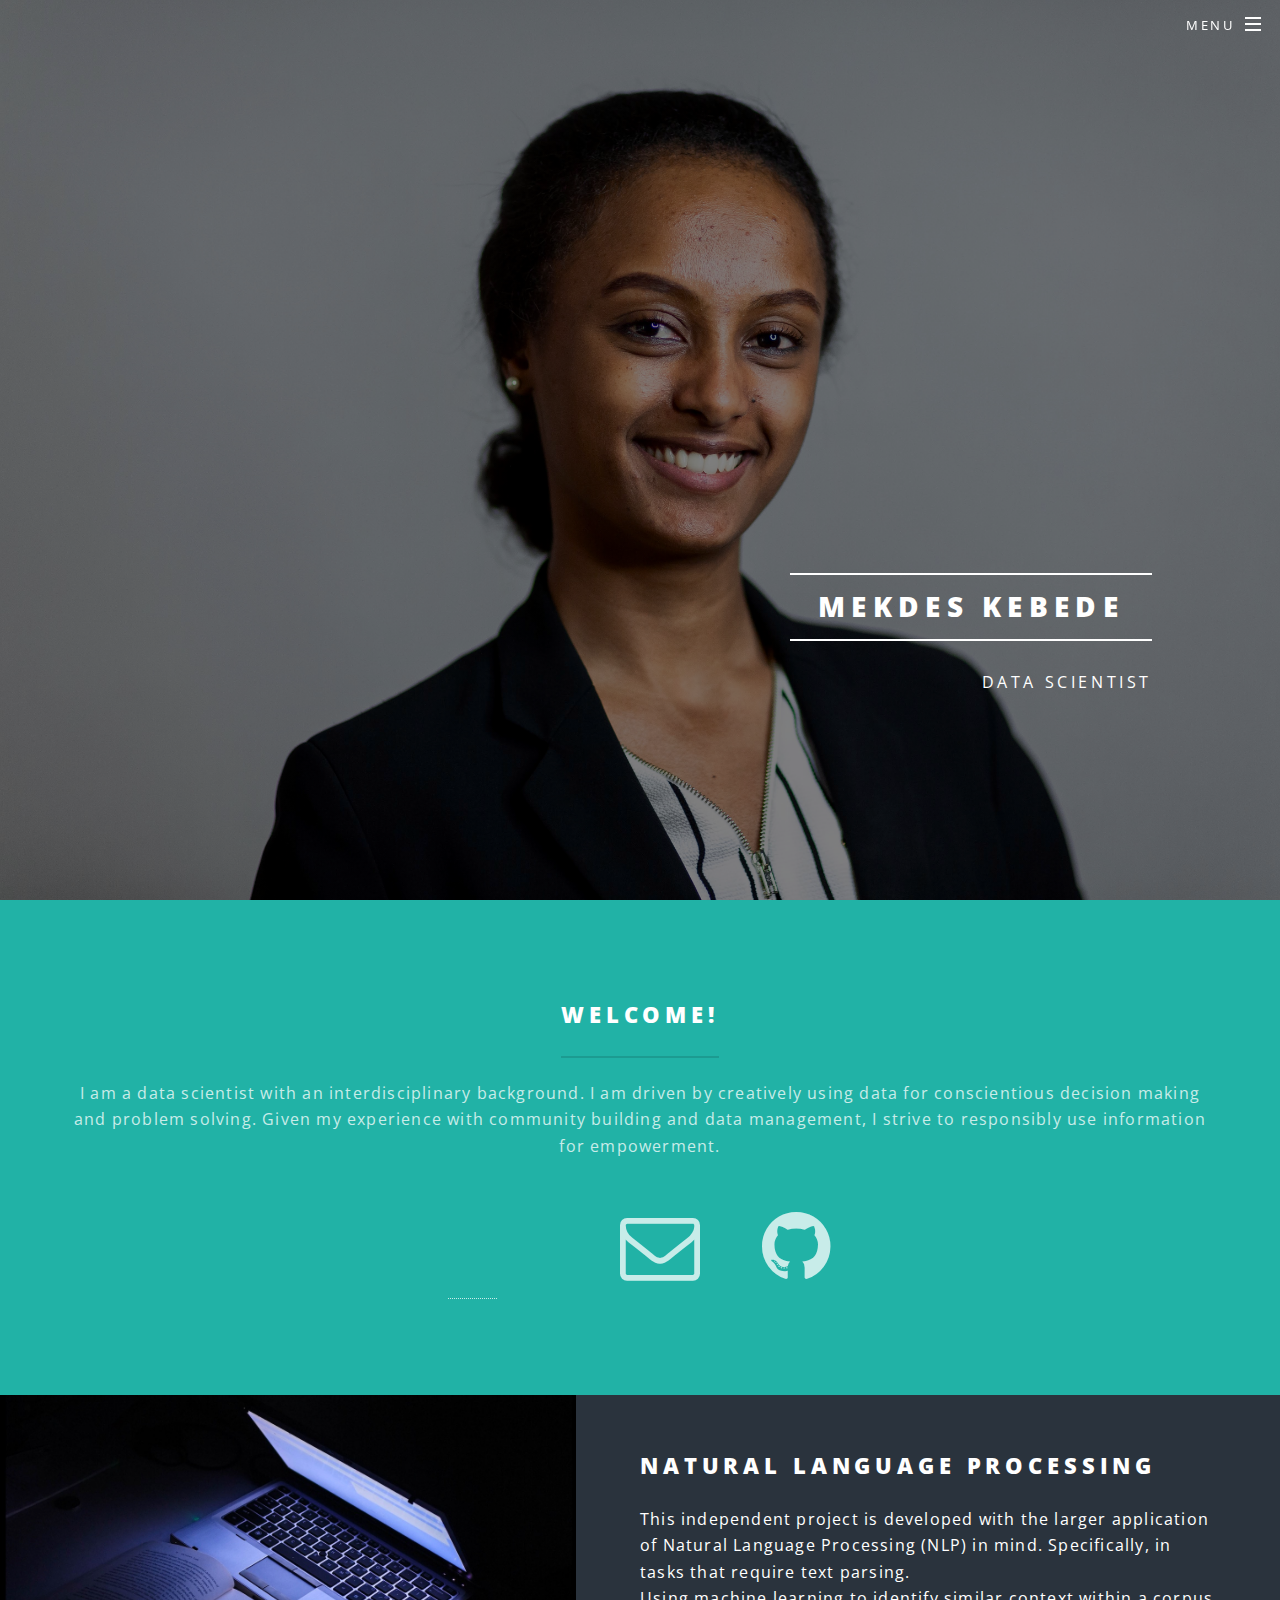
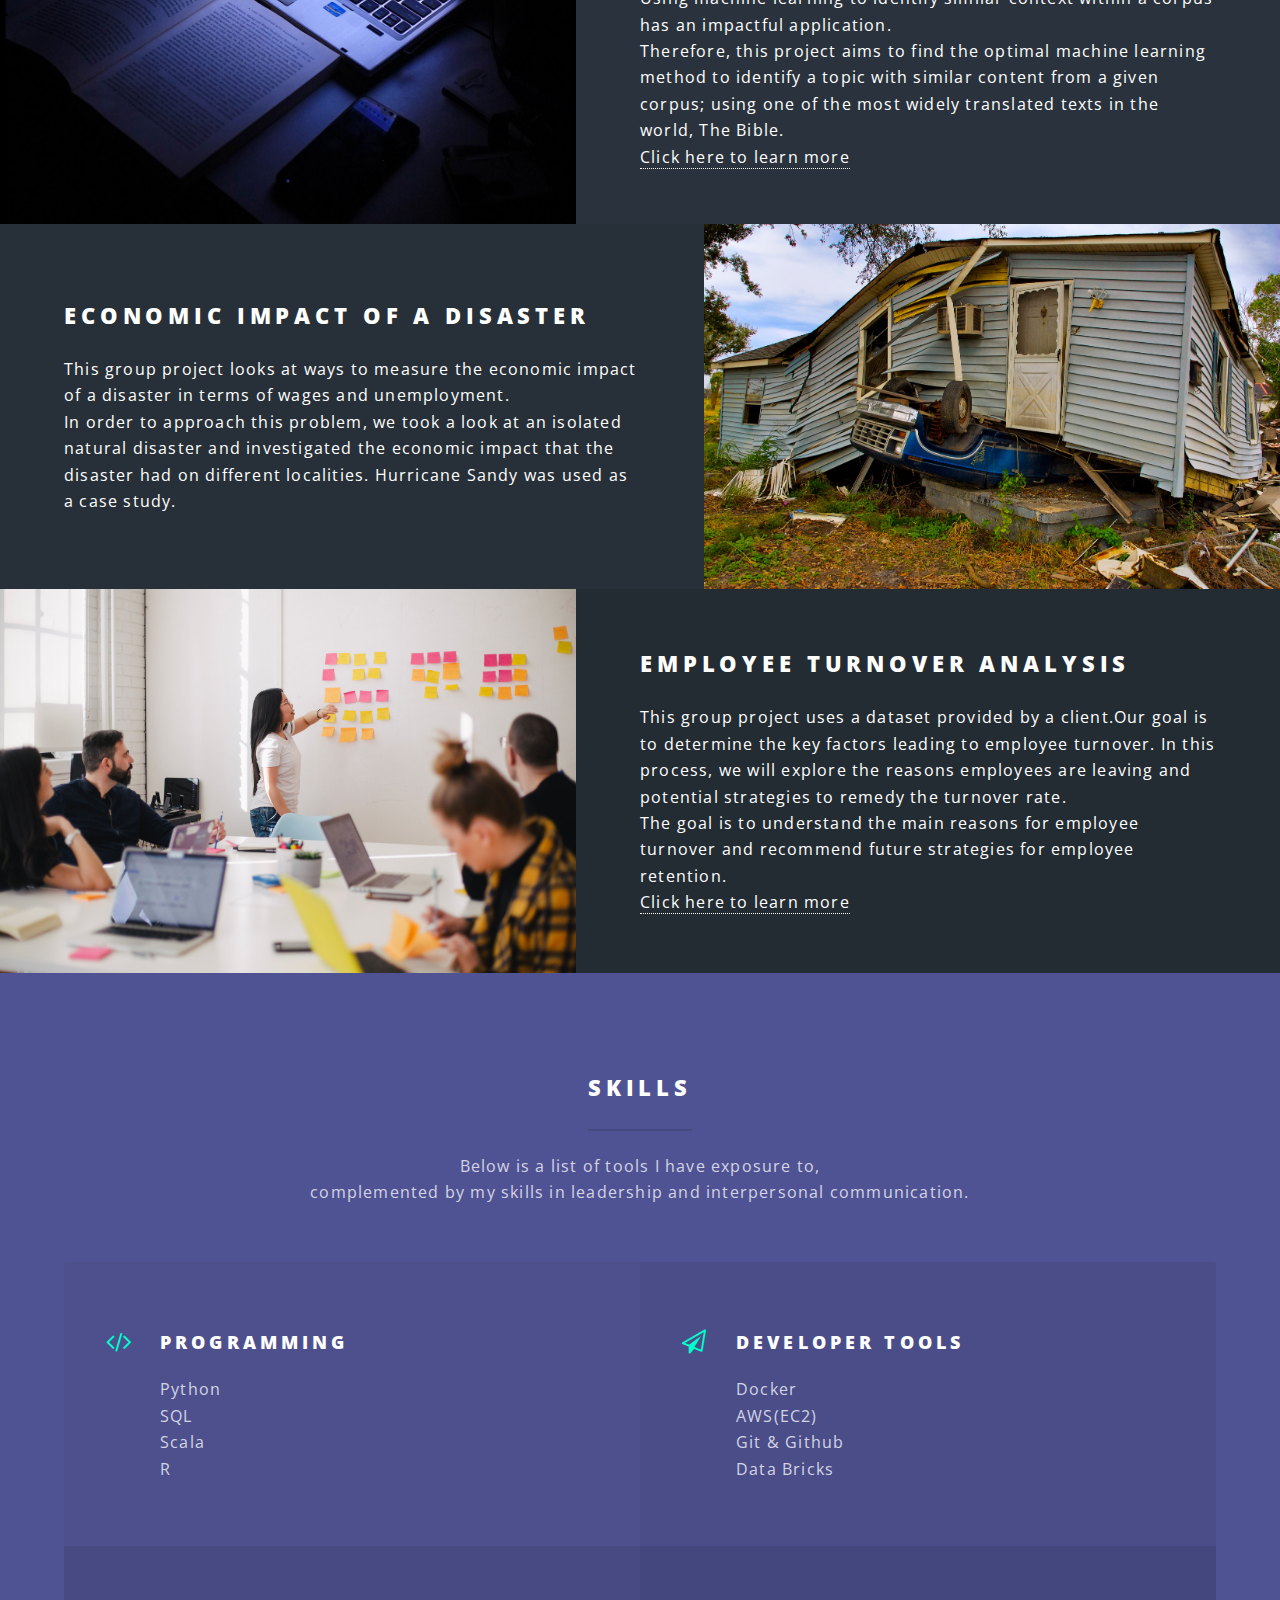
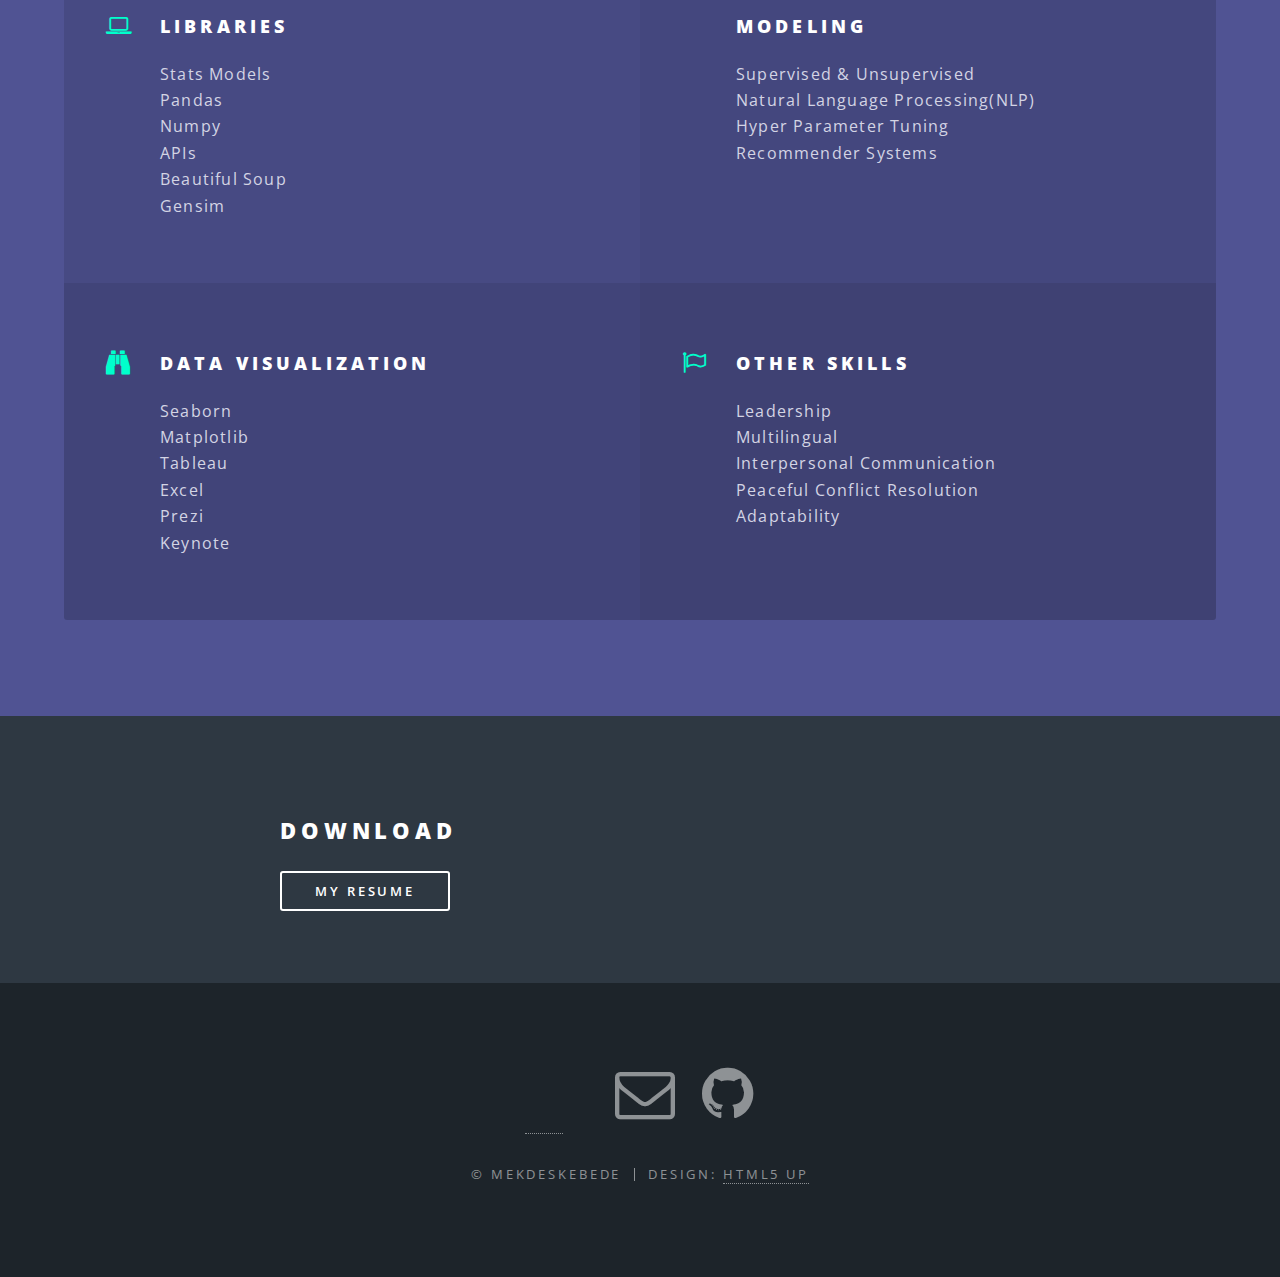
==== index.html @ 22578066 "linking projects to github repos" ====
<!DOCTYPE HTML>
<!--
	Spectral by HTML5 UP
	html5up.net | @ajlkn
	Free for personal and commercial use under the CCA 3.0 license (html5up.net/license)
-->
<html>
	<head>
		<link rel="stylesheet" href="https://use.fontawesome.com/releases/v5.8.2/css/all.css" integrity="sha384-oS3vJWv+0UjzBfQzYUhtDYW+Pj2yciDJxpsK1OYPAYjqT085Qq/1cq5FLXAZQ7Ay" crossorigin="anonymous">
		<title>Mekdes Kebede</title>
		<meta charset="utf-8" />
		<meta name="viewport" content="width=device-width, initial-scale=1, user-scalable=no" />
		<link rel="stylesheet" href="assets/css/main.css" />
		<noscript><link rel="stylesheet" href="assets/css/noscript.css" /></noscript>
	</head>
	<body class="landing is-preload">

		<!-- Page Wrapper -->
			<div id="page-wrapper">

				<!-- Header -->
					<header id="header" class="alt">
						<h1><a href="index.html">Mekdes Kebede</a></h1>
						<nav id="nav">
							<ul>
								<li class="special">
									<a href="#menu" class="menuToggle"><span>Menu</span></a>
									<div id="menu">
										<ul>
											<li><a href="index.html">Home</a></li>
											<!-- <li><a href="generic.html">Generic</a></li> -->
											<!-- <li><a href="elements.html">Elements</a></li> -->
											<li><a href="#welcome!"<span>About Me</span></a></li>
												<div id="welcome!"></div>
											<li><a href="#projects">Projects</a></li>
											  <div id="projects"></div>
											<li><a href="#skills">Skills</a></li>
												<div id="skills"></div>
											<li><a href="#resume">Resume</a></li>
										  	<div id="resume"></div>
										</ul>
									</div>
								</li>
							</ul>
						</nav>
					</header>

				<!-- Banner -->
					<section id="banner">
						<div class="inner">
							<h2>Mekdes Kebede</h2>
							<p> Data Scientist
							<!-- crafted by <a href="http://html5up.net">HTML5 UP</a>.-->
						</p>

							<!-- <ul class="actions special">
								<li><a href="#" class="button primary">Activate</a></li>
							</ul> -->
	          <!-- <a href="#one" class="more scrolly">Learn More</a> -->
						</div>

					</section>

				<!-- One -->
					<section id="one" class="wrapper style1 special">
						<div class="inner">
							<header class="major">
								<h2>Welcome!</h2>
								<p>I am a data scientist with an interdisciplinary background. I am driven by creatively using data for conscientious decision making and problem solving. Given my experience with community building and data management, I strive to responsibly use information for empowerment.</p>
							</header>
							<ul class="icons major">
								<!-- <li><i class="fas fa-bullhorn fa-5x"></i></li> -->
								<!-- <li><i class="fab fa-aws fa-4x"></i></li>
								<li><i class="fas fa-database fa-4x"></i></li>
								<li><i class="fab fa-github fa-4x"></i></li> -->
								<!-- <ul class="icons"> -->
									<li><a target="_blank" href="https://www.linkedin.com/in/mekdes-kebede/" class="fab fa-linkedin fa-5x"><span class="label"></span></a></li>
									<li><a target="_blank" href="https://medium.com/@kebedemekdes101" class="fab fa-medium-m fa-5x"><span class="label"></span></a></li>
									<li><a href="mailto:kebedemekdes101@gmail.com" class="icon fa-envelope-o fa-5x"><span class="label"></span></a></li>
									<li><a target="_blank" href="https://github.com/MekdeSciD" class="icon fab fa-github fa-5x"><span class="label"></span></a></li>
								<!-- </ul> -->
							</ul>
						</div>
					</section>

				<!-- Two -->
					<section id="two" class="wrapper alt style2">
						<section class="spotlight">
							<div class="image"><img src="images/newnlp.jpg" alt="" /></div><div class="content">
								<h2>Natural Language Processing</h2>
								<p>This independent project is developed with the larger application of Natural Language Processing (NLP) in mind. Specifically, in tasks that require text parsing.<br /> Using machine learning to identify similar context within a corpus has an impactful application.<br /> Therefore, this project aims to find the optimal machine learning method to identify a topic with similar content from a given corpus; using one of the most widely translated texts in the world, The Bible.<br /> <a target="_blank" href="https://github.com/MekdeSciD/Capstone">Click here to learn more</a></p>

							</div>
						</section>
						<section class="spotlight">
							<div class="image"><img src="images/hurricane.jpg" alt="" /></div><div class="content">
								<h2>Economic Impact of a Disaster</h2>
								<p>This group project looks at ways to measure the economic impact of a disaster in terms of wages and unemployment. <br /> In order to approach this problem, we took a look at an isolated natural disaster and investigated the economic impact that the disaster had on different localities. Hurricane Sandy was used as a case study.</p>
							</div>
						</section>
						<section class="spotlight">
							<div class="image"><img src="images/employment.jpg" alt="" /></div><div class="content">
								<h2>Employee Turnover Analysis</h2>
								<p>This group project uses a dataset provided by a client.Our goal is to determine the key factors leading to employee turnover. In this process, we will explore the reasons employees are leaving and potential strategies to remedy the turnover rate.<br /> The goal is to understand the main reasons for employee turnover and recommend future strategies for employee retention.<br /> <a target="_blank" href="https://github.com/MekdeSciD/Employee_turnover_analysis">Click here to learn more</a>
								</p>
							</div>
						</section>
					</section>

				<!-- Three -->
					<section id="three" class="wrapper style3 special">
						<div class="inner">
							<header class="major">
								<h2>Skills</h2>
								<p>Below is a list of tools I have exposure to,<br />
								complemented by my skills in leadership and interpersonal communication.</p>
							</header>
							<ul class="features">
								<li class="icon fa-code">
									<h3>Programming</h3>
									<p>Python<br /> SQL<br />Scala<br />R
									</p>
								</li>
								<li class="icon fa-paper-plane-o">
									<h3>Developer Tools</h3>
									<p>Docker<br />AWS(EC2)<br />Git & Github<br />Data Bricks</p>
								</li>
								<li class="icon fa-laptop">
									<h3>Libraries</h3>
									<p>Stats Models<br />Pandas<br />Numpy<br />APIs<br />Beautiful Soup<br />Gensim</p>
								</li>
								<li class="icon fa-chart-line">
									<h3>Modeling</h3>
									<p>Supervised & Unsupervised<br />Natural Language Processing(NLP)<br />Hyper Parameter Tuning<br />Recommender Systems</p>
								</li>
								<li class="icon fa-binoculars">
									<h3>Data Visualization</h3>
									<p>Seaborn<br />Matplotlib<br />Tableau<br />Excel<br />Prezi<br />Keynote</p>
								</li>
								<li class="icon fa-flag-o">
									<h3>Other Skills</h3>
									<p>Leadership<br />Multilingual<br />Interpersonal Communication<br />Peaceful Conflict Resolution<br />Adaptability</p>
								</li>
							</ul>
						</div>
					</section>

				<!-- CTA -->
					<section id="cta" class="wrapper style4">
						<div class="inner">
							<header>
								<h2>Download</h2>
								<!-- <p>Click on My Resume<br />to find out more.</p> -->
								<a target="_blank" href="./assets/Mekdes_Kebede_Resume.pdf" class="button">My Resume</a>
							</header>

							<!-- <ul class="actions stacked">
								<! <li><a href="#" class="button fit primary">Activate</a></li> -->
								<!-- <li><a target="_blank" href="./assets/Mekdes_Kebede_Resume.pdf" class="button fit">My Resume</a></li> -->
							<!-- </ul> -->
						</div>
					</section>

				<!-- Footer -->
					<footer id="footer">
						<ul class="icons">
							<li><a target="_blank" href="https://www.linkedin.com/in/mekdes-kebede/" class="fab fa-linkedin fa-3x"><span class="label"></span></a></li>
							<li><a target="_blank" href="https://medium.com/@kebedemekdes101" class="fab fa-medium-m fa-3x"><span class="label"></span></a></li>
							<!-- <li><a href="#" class="icon fa-instagram"><span class="label">Instagram</span></a></li>
							<li><a href="#" class="icon fa-dribbble"><span class="label">Dribbble</span></a></li> -->
							<!-- <a href="mailto:tungtphung@gmail.com"><i class="fa fa-envelope-o" aria-hidden="true" data-selected="true" data-label-id="0"></i></a> -->
							<li><a href="mailto:kebedemekdes101@gmail.com" class="icon fa-envelope-o fa-3x"><span class="label"></span></a></li>
							<li><a target="_blank" href="https://github.com/MekdeSciD" class="icon fab fa-github fa-3x"><span class="label"></span></a></li>
						</ul>
						<ul class="copyright">
							<li>&copy; MekdesKebede</li><li>Design: <a href="http://html5up.net">HTML5 UP</a></li>
						</ul>
					</footer>

			</div>

		<!-- Scripts -->
			<script src="assets/js/jquery.min.js"></script>
			<script src="assets/js/jquery.scrollex.min.js"></script>
			<script src="assets/js/jquery.scrolly.min.js"></script>
			<script src="assets/js/browser.min.js"></script>
			<script src="assets/js/breakpoints.min.js"></script>
			<script src="assets/js/util.js"></script>
			<script src="assets/js/main.js"></script>

	</body>
</html>
---- assets/css/main.css ----
@import url(font-awesome.min.css);
@import url("https://fonts.googleapis.com/css?family=Open+Sans:400,400italic,600,600italic,800,800italic");

/*
	Spectral by HTML5 UP
	html5up.net | @ajlkn
	Free for personal and commercial use under the CCA 3.0 license (html5up.net/license)
*/

html, body, div, span, applet, object,
iframe, h1, h2, h3, h4, h5, h6, p, blockquote,
pre, a, abbr, acronym, address, big, cite,
code, del, dfn, em, img, ins, kbd, q, s, samp,
small, strike, strong, sub, sup, tt, var, b,
u, i, center, dl, dt, dd, ol, ul, li, fieldset,
form, label, legend, table, caption, tbody,
tfoot, thead, tr, th, td, article, aside,
canvas, details, embed, figure, figcaption,
footer, header, hgroup, menu, nav, output, ruby,
section, summary, time, mark, audio, video {
	margin: 0;
	padding: 0;
	border: 0;
	font-size: 100%;
	font: inherit;
	vertical-align: baseline;}

article, aside, details, figcaption, figure,
footer, header, hgroup, menu, nav, section {
	display: block;}

body {
	line-height: 1;
}

ol, ul {
	list-style: none;
}

blockquote, q {
	quotes: none;
}

	blockquote:before, blockquote:after, q:before, q:after {
		content: '';
		content: none;
	}

table {
	border-collapse: collapse;
	border-spacing: 0;
}

body {
	-webkit-text-size-adjust: none;
}

mark {
	background-color: transparent;
	color: inherit;
}

input::-moz-focus-inner {
	border: 0;
	padding: 0;
}

input, select, textarea {
	-moz-appearance: none;
	-webkit-appearance: none;
	-ms-appearance: none;
	appearance: none;
}

/* Basic */

	@-ms-viewport {
		width: device-width;
	}

	html {
		box-sizing: border-box;
	}

	*, *:before, *:after {
		box-sizing: inherit;
	}

	body {
		background: #2e3842;
	}

		body.is-preload *, body.is-preload *:before, body.is-preload *:after {
			-moz-animation: none !important;
			-webkit-animation: none !important;
			-ms-animation: none !important;
			animation: none !important;
			-moz-transition: none !important;
			-webkit-transition: none !important;
			-ms-transition: none !important;
			transition: none !important;
		}

	body, input, select, textarea {
		color: #fff;
		font-family: "Open Sans", Helvetica, sans-serif;
		font-size: 15pt;
		font-weight: 400;
		letter-spacing: 0.075em;
		line-height: 1.65em;
	}

		@media screen and (max-width: 1680px) {

			body, input, select, textarea {
				font-size: 13pt;
			}

		}

		@media screen and (max-width: 1280px) {

			body, input, select, textarea {
				font-size: 12pt;
			}

		}

		@media screen and (max-width: 736px) {

			body, input, select, textarea {
				font-size: 11pt;
				letter-spacing: 0.0375em;
			}

		}

	a {
		-moz-transition: color 0.2s ease, border-bottom-color 0.2s ease;
		-webkit-transition: color 0.2s ease, border-bottom-color 0.2s ease;
		-ms-transition: color 0.2s ease, border-bottom-color 0.2s ease;
		transition: color 0.2s ease, border-bottom-color 0.2s ease;
		border-bottom: dotted 1px;
		color: inherit;
		text-decoration: none;
	}

		a:hover {
			border-bottom-color: transparent;
		}

	strong, b {
		color: #fff;
		font-weight: 600;
	}

	em, i {
		font-style: italic;
	}

	p {
		margin: 0 0 2em 0;
	}

	h1, h2, h3, h4, h5, h6 {
		color: #fff;
		font-weight: 800;
		letter-spacing: 0.225em;
		line-height: 1em;
		margin: 0 0 1em 0;
		text-transform: uppercase;
	}

		h1 a, h2 a, h3 a, h4 a, h5 a, h6 a {
			color: inherit;
			text-decoration: none;
		}

	h2 {
		font-size: 1.35em;
		line-height: 1.75em;
	}

		@media screen and (max-width: 736px) {

			h2 {
				font-size: 1.1em;
				line-height: 1.65em;
			}

		}

	h3 {
		font-size: 1.15em;
		line-height: 1.75em;
	}

		@media screen and (max-width: 736px) {

			h3 {
				font-size: 1em;
				line-height: 1.65em;
			}

		}

	h4 {
		font-size: 1em;
		line-height: 1.5em;
	}

	h5 {
		font-size: 0.8em;
		line-height: 1.5em;
	}

	h6 {
		font-size: 0.7em;
		line-height: 1.5em;
	}

	sub {
		font-size: 0.8em;
		position: relative;
		top: 0.5em;
	}

	sup {
		font-size: 0.8em;
		position: relative;
		top: -0.5em;
	}

	hr {
		border: 0;
		border-bottom: solid 2px #fff;
		margin: 3em 0;
	}

		hr.major {
			margin: 4.5em 0;
		}

	blockquote {
		border-left: solid 4px #fff;
		font-style: italic;
		margin: 0 0 2em 0;
		padding: 0.5em 0 0.5em 2em;
	}

	code {
		background: rgba(144, 144, 144, 0.25);
		border-radius: 3px;
		font-family: "Courier New", monospace;
		font-size: 0.9em;
		letter-spacing: 0;
		margin: 0 0.25em;
		padding: 0.25em 0.65em;
	}

	pre {
		-webkit-overflow-scrolling: touch;
		font-family: "Courier New", monospace;
		font-size: 0.9em;
		margin: 0 0 2em 0;
	}

		pre code {
			display: block;
			line-height: 1.75em;
			padding: 1em 1.5em;
			overflow-x: auto;
		}

	.align-left {
		text-align: left;
	}

	.align-center {
		text-align: center;
	}

	.align-right {
		text-align: right;
	}

/* Row */

	.row {
		display: flex;
		flex-wrap: wrap;
		box-sizing: border-box;
		align-items: stretch;
	}

		.row > * {
			box-sizing: border-box;
		}

		.row.gtr-uniform > * > :last-child {
			margin-bottom: 0;
		}

		.row.aln-left {
			justify-content: flex-start;
		}

		.row.aln-center {
			justify-content: center;
		}

		.row.aln-right {
			justify-content: flex-end;
		}

		.row.aln-top {
			align-items: flex-start;
		}

		.row.aln-middle {
			align-items: center;
		}

		.row.aln-bottom {
			align-items: flex-end;
		}

		.row > .imp {
			order: -1;
		}

		.row > .col-1 {
			width: 8.3333333333%;
		}

		.row > .off-1 {
			margin-left: 8.3333333333%;
		}

		.row > .col-2 {
			width: 16.6666666667%;
		}

		.row > .off-2 {
			margin-left: 16.6666666667%;
		}

		.row > .col-3 {
			width: 25%;
		}

		.row > .off-3 {
			margin-left: 25%;
		}

		.row > .col-4 {
			width: 33.3333333333%;
		}

		.row > .off-4 {
			margin-left: 33.3333333333%;
		}

		.row > .col-5 {
			width: 41.6666666667%;
		}

		.row > .off-5 {
			margin-left: 41.6666666667%;
		}

		.row > .col-6 {
			width: 50%;
		}

		.row > .off-6 {
			margin-left: 50%;
		}

		.row > .col-7 {
			width: 58.3333333333%;
		}

		.row > .off-7 {
			margin-left: 58.3333333333%;
		}

		.row > .col-8 {
			width: 66.6666666667%;
		}

		.row > .off-8 {
			margin-left: 66.6666666667%;
		}

		.row > .col-9 {
			width: 75%;
		}

		.row > .off-9 {
			margin-left: 75%;
		}

		.row > .col-10 {
			width: 83.3333333333%;
		}

		.row > .off-10 {
			margin-left: 83.3333333333%;
		}

		.row > .col-11 {
			width: 91.6666666667%;
		}

		.row > .off-11 {
			margin-left: 91.6666666667%;
		}

		.row > .col-12 {
			width: 100%;
		}

		.row > .off-12 {
			margin-left: 100%;
		}

		.row.gtr-0 {
			margin-top: 0;
			margin-left: 0em;
		}

			.row.gtr-0 > * {
				padding: 0 0 0 0em;
			}

			.row.gtr-0.gtr-uniform {
				margin-top: 0em;
			}

				.row.gtr-0.gtr-uniform > * {
					padding-top: 0em;
				}

		.row.gtr-25 {
			margin-top: 0;
			margin-left: -0.375em;
		}

			.row.gtr-25 > * {
				padding: 0 0 0 0.375em;
			}

			.row.gtr-25.gtr-uniform {
				margin-top: -0.375em;
			}

				.row.gtr-25.gtr-uniform > * {
					padding-top: 0.375em;
				}

		.row.gtr-50 {
			margin-top: 0;
			margin-left: -0.75em;
		}

			.row.gtr-50 > * {
				padding: 0 0 0 0.75em;
			}

			.row.gtr-50.gtr-uniform {
				margin-top: -0.75em;
			}

				.row.gtr-50.gtr-uniform > * {
					padding-top: 0.75em;
				}

		.row {
			margin-top: 0;
			margin-left: -1.5em;
		}

			.row > * {
				padding: 0 0 0 1.5em;
			}

			.row.gtr-uniform {
				margin-top: -1.5em;
			}

				.row.gtr-uniform > * {
					padding-top: 1.5em;
				}

		.row.gtr-150 {
			margin-top: 0;
			margin-left: -2.25em;
		}

			.row.gtr-150 > * {
				padding: 0 0 0 2.25em;
			}

			.row.gtr-150.gtr-uniform {
				margin-top: -2.25em;
			}

				.row.gtr-150.gtr-uniform > * {
					padding-top: 2.25em;
				}

		.row.gtr-200 {
			margin-top: 0;
			margin-left: -3em;
		}

			.row.gtr-200 > * {
				padding: 0 0 0 3em;
			}

			.row.gtr-200.gtr-uniform {
				margin-top: -3em;
			}

				.row.gtr-200.gtr-uniform > * {
					padding-top: 3em;
				}

		@media screen and (max-width: 1680px) {

			.row {
				display: flex;
				flex-wrap: wrap;
				box-sizing: border-box;
				align-items: stretch;
			}

				.row > * {
					box-sizing: border-box;
				}

				.row.gtr-uniform > * > :last-child {
					margin-bottom: 0;
				}

				.row.aln-left {
					justify-content: flex-start;
				}

				.row.aln-center {
					justify-content: center;
				}

				.row.aln-right {
					justify-content: flex-end;
				}

				.row.aln-top {
					align-items: flex-start;
				}

				.row.aln-middle {
					align-items: center;
				}

				.row.aln-bottom {
					align-items: flex-end;
				}

				.row > .imp-xlarge {
					order: -1;
				}

				.row > .col-1-xlarge {
					width: 8.3333333333%;
				}

				.row > .off-1-xlarge {
					margin-left: 8.3333333333%;
				}

				.row > .col-2-xlarge {
					width: 16.6666666667%;
				}

				.row > .off-2-xlarge {
					margin-left: 16.6666666667%;
				}

				.row > .col-3-xlarge {
					width: 25%;
				}

				.row > .off-3-xlarge {
					margin-left: 25%;
				}

				.row > .col-4-xlarge {
					width: 33.3333333333%;
				}

				.row > .off-4-xlarge {
					margin-left: 33.3333333333%;
				}

				.row > .col-5-xlarge {
					width: 41.6666666667%;
				}

				.row > .off-5-xlarge {
					margin-left: 41.6666666667%;
				}

				.row > .col-6-xlarge {
					width: 50%;
				}

				.row > .off-6-xlarge {
					margin-left: 50%;
				}

				.row > .col-7-xlarge {
					width: 58.3333333333%;
				}

				.row > .off-7-xlarge {
					margin-left: 58.3333333333%;
				}

				.row > .col-8-xlarge {
					width: 66.6666666667%;
				}

				.row > .off-8-xlarge {
					margin-left: 66.6666666667%;
				}

				.row > .col-9-xlarge {
					width: 75%;
				}

				.row > .off-9-xlarge {
					margin-left: 75%;
				}

				.row > .col-10-xlarge {
					width: 83.3333333333%;
				}

				.row > .off-10-xlarge {
					margin-left: 83.3333333333%;
				}

				.row > .col-11-xlarge {
					width: 91.6666666667%;
				}

				.row > .off-11-xlarge {
					margin-left: 91.6666666667%;
				}

				.row > .col-12-xlarge {
					width: 100%;
				}

				.row > .off-12-xlarge {
					margin-left: 100%;
				}

				.row.gtr-0 {
					margin-top: 0;
					margin-left: 0em;
				}

					.row.gtr-0 > * {
						padding: 0 0 0 0em;
					}

					.row.gtr-0.gtr-uniform {
						margin-top: 0em;
					}

						.row.gtr-0.gtr-uniform > * {
							padding-top: 0em;
						}

				.row.gtr-25 {
					margin-top: 0;
					margin-left: -0.375em;
				}

					.row.gtr-25 > * {
						padding: 0 0 0 0.375em;
					}

					.row.gtr-25.gtr-uniform {
						margin-top: -0.375em;
					}

						.row.gtr-25.gtr-uniform > * {
							padding-top: 0.375em;
						}

				.row.gtr-50 {
					margin-top: 0;
					margin-left: -0.75em;
				}

					.row.gtr-50 > * {
						padding: 0 0 0 0.75em;
					}

					.row.gtr-50.gtr-uniform {
						margin-top: -0.75em;
					}

						.row.gtr-50.gtr-uniform > * {
							padding-top: 0.75em;
						}

				.row {
					margin-top: 0;
					margin-left: -1.5em;
				}

					.row > * {
						padding: 0 0 0 1.5em;
					}

					.row.gtr-uniform {
						margin-top: -1.5em;
					}

						.row.gtr-uniform > * {
							padding-top: 1.5em;
						}

				.row.gtr-150 {
					margin-top: 0;
					margin-left: -2.25em;
				}

					.row.gtr-150 > * {
						padding: 0 0 0 2.25em;
					}

					.row.gtr-150.gtr-uniform {
						margin-top: -2.25em;
					}

						.row.gtr-150.gtr-uniform > * {
							padding-top: 2.25em;
						}

				.row.gtr-200 {
					margin-top: 0;
					margin-left: -3em;
				}

					.row.gtr-200 > * {
						padding: 0 0 0 3em;
					}

					.row.gtr-200.gtr-uniform {
						margin-top: -3em;
					}

						.row.gtr-200.gtr-uniform > * {
							padding-top: 3em;
						}

		}

		@media screen and (max-width: 1280px) {

			.row {
				display: flex;
				flex-wrap: wrap;
				box-sizing: border-box;
				align-items: stretch;
			}

				.row > * {
					box-sizing: border-box;
				}

				.row.gtr-uniform > * > :last-child {
					margin-bottom: 0;
				}

				.row.aln-left {
					justify-content: flex-start;
				}

				.row.aln-center {
					justify-content: center;
				}

				.row.aln-right {
					justify-content: flex-end;
				}

				.row.aln-top {
					align-items: flex-start;
				}

				.row.aln-middle {
					align-items: center;
				}

				.row.aln-bottom {
					align-items: flex-end;
				}

				.row > .imp-large {
					order: -1;
				}

				.row > .col-1-large {
					width: 8.3333333333%;
				}

				.row > .off-1-large {
					margin-left: 8.3333333333%;
				}

				.row > .col-2-large {
					width: 16.6666666667%;
				}

				.row > .off-2-large {
					margin-left: 16.6666666667%;
				}

				.row > .col-3-large {
					width: 25%;
				}

				.row > .off-3-large {
					margin-left: 25%;
				}

				.row > .col-4-large {
					width: 33.3333333333%;
				}

				.row > .off-4-large {
					margin-left: 33.3333333333%;
				}

				.row > .col-5-large {
					width: 41.6666666667%;
				}

				.row > .off-5-large {
					margin-left: 41.6666666667%;
				}

				.row > .col-6-large {
					width: 50%;
				}

				.row > .off-6-large {
					margin-left: 50%;
				}

				.row > .col-7-large {
					width: 58.3333333333%;
				}

				.row > .off-7-large {
					margin-left: 58.3333333333%;
				}

				.row > .col-8-large {
					width: 66.6666666667%;
				}

				.row > .off-8-large {
					margin-left: 66.6666666667%;
				}

				.row > .col-9-large {
					width: 75%;
				}

				.row > .off-9-large {
					margin-left: 75%;
				}

				.row > .col-10-large {
					width: 83.3333333333%;
				}

				.row > .off-10-large {
					margin-left: 83.3333333333%;
				}

				.row > .col-11-large {
					width: 91.6666666667%;
				}

				.row > .off-11-large {
					margin-left: 91.6666666667%;
				}

				.row > .col-12-large {
					width: 100%;
				}

				.row > .off-12-large {
					margin-left: 100%;
				}

				.row.gtr-0 {
					margin-top: 0;
					margin-left: 0em;
				}

					.row.gtr-0 > * {
						padding: 0 0 0 0em;
					}

					.row.gtr-0.gtr-uniform {
						margin-top: 0em;
					}

						.row.gtr-0.gtr-uniform > * {
							padding-top: 0em;
						}

				.row.gtr-25 {
					margin-top: 0;
					margin-left: -0.375em;
				}

					.row.gtr-25 > * {
						padding: 0 0 0 0.375em;
					}

					.row.gtr-25.gtr-uniform {
						margin-top: -0.375em;
					}

						.row.gtr-25.gtr-uniform > * {
							padding-top: 0.375em;
						}

				.row.gtr-50 {
					margin-top: 0;
					margin-left: -0.75em;
				}

					.row.gtr-50 > * {
						padding: 0 0 0 0.75em;
					}

					.row.gtr-50.gtr-uniform {
						margin-top: -0.75em;
					}

						.row.gtr-50.gtr-uniform > * {
							padding-top: 0.75em;
						}

				.row {
					margin-top: 0;
					margin-left: -1.5em;
				}

					.row > * {
						padding: 0 0 0 1.5em;
					}

					.row.gtr-uniform {
						margin-top: -1.5em;
					}

						.row.gtr-uniform > * {
							padding-top: 1.5em;
						}

				.row.gtr-150 {
					margin-top: 0;
					margin-left: -2.25em;
				}

					.row.gtr-150 > * {
						padding: 0 0 0 2.25em;
					}

					.row.gtr-150.gtr-uniform {
						margin-top: -2.25em;
					}

						.row.gtr-150.gtr-uniform > * {
							padding-top: 2.25em;
						}

				.row.gtr-200 {
					margin-top: 0;
					margin-left: -3em;
				}

					.row.gtr-200 > * {
						padding: 0 0 0 3em;
					}

					.row.gtr-200.gtr-uniform {
						margin-top: -3em;
					}

						.row.gtr-200.gtr-uniform > * {
							padding-top: 3em;
						}

		}

		@media screen and (max-width: 980px) {

			.row {
				display: flex;
				flex-wrap: wrap;
				box-sizing: border-box;
				align-items: stretch;
			}

				.row > * {
					box-sizing: border-box;
				}

				.row.gtr-uniform > * > :last-child {
					margin-bottom: 0;
				}

				.row.aln-left {
					justify-content: flex-start;
				}

				.row.aln-center {
					justify-content: center;
				}

				.row.aln-right {
					justify-content: flex-end;
				}

				.row.aln-top {
					align-items: flex-start;
				}

				.row.aln-middle {
					align-items: center;
				}

				.row.aln-bottom {
					align-items: flex-end;
				}

				.row > .imp-medium {
					order: -1;
				}

				.row > .col-1-medium {
					width: 8.3333333333%;
				}

				.row > .off-1-medium {
					margin-left: 8.3333333333%;
				}

				.row > .col-2-medium {
					width: 16.6666666667%;
				}

				.row > .off-2-medium {
					margin-left: 16.6666666667%;
				}

				.row > .col-3-medium {
					width: 25%;
				}

				.row > .off-3-medium {
					margin-left: 25%;
				}

				.row > .col-4-medium {
					width: 33.3333333333%;
				}

				.row > .off-4-medium {
					margin-left: 33.3333333333%;
				}

				.row > .col-5-medium {
					width: 41.6666666667%;
				}

				.row > .off-5-medium {
					margin-left: 41.6666666667%;
				}

				.row > .col-6-medium {
					width: 50%;
				}

				.row > .off-6-medium {
					margin-left: 50%;
				}

				.row > .col-7-medium {
					width: 58.3333333333%;
				}

				.row > .off-7-medium {
					margin-left: 58.3333333333%;
				}

				.row > .col-8-medium {
					width: 66.6666666667%;
				}

				.row > .off-8-medium {
					margin-left: 66.6666666667%;
				}

				.row > .col-9-medium {
					width: 75%;
				}

				.row > .off-9-medium {
					margin-left: 75%;
				}

				.row > .col-10-medium {
					width: 83.3333333333%;
				}

				.row > .off-10-medium {
					margin-left: 83.3333333333%;
				}

				.row > .col-11-medium {
					width: 91.6666666667%;
				}

				.row > .off-11-medium {
					margin-left: 91.6666666667%;
				}

				.row > .col-12-medium {
					width: 100%;
				}

				.row > .off-12-medium {
					margin-left: 100%;
				}

				.row.gtr-0 {
					margin-top: 0;
					margin-left: 0em;
				}

					.row.gtr-0 > * {
						padding: 0 0 0 0em;
					}

					.row.gtr-0.gtr-uniform {
						margin-top: 0em;
					}

						.row.gtr-0.gtr-uniform > * {
							padding-top: 0em;
						}

				.row.gtr-25 {
					margin-top: 0;
					margin-left: -0.375em;
				}

					.row.gtr-25 > * {
						padding: 0 0 0 0.375em;
					}

					.row.gtr-25.gtr-uniform {
						margin-top: -0.375em;
					}

						.row.gtr-25.gtr-uniform > * {
							padding-top: 0.375em;
						}

				.row.gtr-50 {
					margin-top: 0;
					margin-left: -0.75em;
				}

					.row.gtr-50 > * {
						padding: 0 0 0 0.75em;
					}

					.row.gtr-50.gtr-uniform {
						margin-top: -0.75em;
					}

						.row.gtr-50.gtr-uniform > * {
							padding-top: 0.75em;
						}

				.row {
					margin-top: 0;
					margin-left: -1.5em;
				}

					.row > * {
						padding: 0 0 0 1.5em;
					}

					.row.gtr-uniform {
						margin-top: -1.5em;
					}

						.row.gtr-uniform > * {
							padding-top: 1.5em;
						}

				.row.gtr-150 {
					margin-top: 0;
					margin-left: -2.25em;
				}

					.row.gtr-150 > * {
						padding: 0 0 0 2.25em;
					}

					.row.gtr-150.gtr-uniform {
						margin-top: -2.25em;
					}

						.row.gtr-150.gtr-uniform > * {
							padding-top: 2.25em;
						}

				.row.gtr-200 {
					margin-top: 0;
					margin-left: -3em;
				}

					.row.gtr-200 > * {
						padding: 0 0 0 3em;
					}

					.row.gtr-200.gtr-uniform {
						margin-top: -3em;
					}

						.row.gtr-200.gtr-uniform > * {
							padding-top: 3em;
						}

		}

		@media screen and (max-width: 736px) {

			.row {
				display: flex;
				flex-wrap: wrap;
				box-sizing: border-box;
				align-items: stretch;
			}

				.row > * {
					box-sizing: border-box;
				}

				.row.gtr-uniform > * > :last-child {
					margin-bottom: 0;
				}

				.row.aln-left {
					justify-content: flex-start;
				}

				.row.aln-center {
					justify-content: center;
				}

				.row.aln-right {
					justify-content: flex-end;
				}

				.row.aln-top {
					align-items: flex-start;
				}

				.row.aln-middle {
					align-items: center;
				}

				.row.aln-bottom {
					align-items: flex-end;
				}

				.row > .imp-small {
					order: -1;
				}

				.row > .col-1-small {
					width: 8.3333333333%;
				}

				.row > .off-1-small {
					margin-left: 8.3333333333%;
				}

				.row > .col-2-small {
					width: 16.6666666667%;
				}

				.row > .off-2-small {
					margin-left: 16.6666666667%;
				}

				.row > .col-3-small {
					width: 25%;
				}

				.row > .off-3-small {
					margin-left: 25%;
				}

				.row > .col-4-small {
					width: 33.3333333333%;
				}

				.row > .off-4-small {
					margin-left: 33.3333333333%;
				}

				.row > .col-5-small {
					width: 41.6666666667%;
				}

				.row > .off-5-small {
					margin-left: 41.6666666667%;
				}

				.row > .col-6-small {
					width: 50%;
				}

				.row > .off-6-small {
					margin-left: 50%;
				}

				.row > .col-7-small {
					width: 58.3333333333%;
				}

				.row > .off-7-small {
					margin-left: 58.3333333333%;
				}

				.row > .col-8-small {
					width: 66.6666666667%;
				}

				.row > .off-8-small {
					margin-left: 66.6666666667%;
				}

				.row > .col-9-small {
					width: 75%;
				}

				.row > .off-9-small {
					margin-left: 75%;
				}

				.row > .col-10-small {
					width: 83.3333333333%;
				}

				.row > .off-10-small {
					margin-left: 83.3333333333%;
				}

				.row > .col-11-small {
					width: 91.6666666667%;
				}

				.row > .off-11-small {
					margin-left: 91.6666666667%;
				}

				.row > .col-12-small {
					width: 100%;
				}

				.row > .off-12-small {
					margin-left: 100%;
				}

				.row.gtr-0 {
					margin-top: 0;
					margin-left: 0em;
				}

					.row.gtr-0 > * {
						padding: 0 0 0 0em;
					}

					.row.gtr-0.gtr-uniform {
						margin-top: 0em;
					}

						.row.gtr-0.gtr-uniform > * {
							padding-top: 0em;
						}

				.row.gtr-25 {
					margin-top: 0;
					margin-left: -0.375em;
				}

					.row.gtr-25 > * {
						padding: 0 0 0 0.375em;
					}

					.row.gtr-25.gtr-uniform {
						margin-top: -0.375em;
					}

						.row.gtr-25.gtr-uniform > * {
							padding-top: 0.375em;
						}

				.row.gtr-50 {
					margin-top: 0;
					margin-left: -0.75em;
				}

					.row.gtr-50 > * {
						padding: 0 0 0 0.75em;
					}

					.row.gtr-50.gtr-uniform {
						margin-top: -0.75em;
					}

						.row.gtr-50.gtr-uniform > * {
							padding-top: 0.75em;
						}

				.row {
					margin-top: 0;
					margin-left: -1.5em;
				}

					.row > * {
						padding: 0 0 0 1.5em;
					}

					.row.gtr-uniform {
						margin-top: -1.5em;
					}

						.row.gtr-uniform > * {
							padding-top: 1.5em;
						}

				.row.gtr-150 {
					margin-top: 0;
					margin-left: -2.25em;
				}

					.row.gtr-150 > * {
						padding: 0 0 0 2.25em;
					}

					.row.gtr-150.gtr-uniform {
						margin-top: -2.25em;
					}

						.row.gtr-150.gtr-uniform > * {
							padding-top: 2.25em;
						}

				.row.gtr-200 {
					margin-top: 0;
					margin-left: -3em;
				}

					.row.gtr-200 > * {
						padding: 0 0 0 3em;
					}

					.row.gtr-200.gtr-uniform {
						margin-top: -3em;
					}

						.row.gtr-200.gtr-uniform > * {
							padding-top: 3em;
						}

		}

		@media screen and (max-width: 480px) {

			.row {
				display: flex;
				flex-wrap: wrap;
				box-sizing: border-box;
				align-items: stretch;
			}

				.row > * {
					box-sizing: border-box;
				}

				.row.gtr-uniform > * > :last-child {
					margin-bottom: 0;
				}

				.row.aln-left {
					justify-content: flex-start;
				}

				.row.aln-center {
					justify-content: center;
				}

				.row.aln-right {
					justify-content: flex-end;
				}

				.row.aln-top {
					align-items: flex-start;
				}

				.row.aln-middle {
					align-items: center;
				}

				.row.aln-bottom {
					align-items: flex-end;
				}

				.row > .imp-xsmall {
					order: -1;
				}

				.row > .col-1-xsmall {
					width: 8.3333333333%;
				}

				.row > .off-1-xsmall {
					margin-left: 8.3333333333%;
				}

				.row > .col-2-xsmall {
					width: 16.6666666667%;
				}

				.row > .off-2-xsmall {
					margin-left: 16.6666666667%;
				}

				.row > .col-3-xsmall {
					width: 25%;
				}

				.row > .off-3-xsmall {
					margin-left: 25%;
				}

				.row > .col-4-xsmall {
					width: 33.3333333333%;
				}

				.row > .off-4-xsmall {
					margin-left: 33.3333333333%;
				}

				.row > .col-5-xsmall {
					width: 41.6666666667%;
				}

				.row > .off-5-xsmall {
					margin-left: 41.6666666667%;
				}

				.row > .col-6-xsmall {
					width: 50%;
				}

				.row > .off-6-xsmall {
					margin-left: 50%;
				}

				.row > .col-7-xsmall {
					width: 58.3333333333%;
				}

				.row > .off-7-xsmall {
					margin-left: 58.3333333333%;
				}

				.row > .col-8-xsmall {
					width: 66.6666666667%;
				}

				.row > .off-8-xsmall {
					margin-left: 66.6666666667%;
				}

				.row > .col-9-xsmall {
					width: 75%;
				}

				.row > .off-9-xsmall {
					margin-left: 75%;
				}

				.row > .col-10-xsmall {
					width: 83.3333333333%;
				}

				.row > .off-10-xsmall {
					margin-left: 83.3333333333%;
				}

				.row > .col-11-xsmall {
					width: 91.6666666667%;
				}

				.row > .off-11-xsmall {
					margin-left: 91.6666666667%;
				}

				.row > .col-12-xsmall {
					width: 100%;
				}

				.row > .off-12-xsmall {
					margin-left: 100%;
				}

				.row.gtr-0 {
					margin-top: 0;
					margin-left: 0em;
				}

					.row.gtr-0 > * {
						padding: 0 0 0 0em;
					}

					.row.gtr-0.gtr-uniform {
						margin-top: 0em;
					}

						.row.gtr-0.gtr-uniform > * {
							padding-top: 0em;
						}

				.row.gtr-25 {
					margin-top: 0;
					margin-left: -0.375em;
				}

					.row.gtr-25 > * {
						padding: 0 0 0 0.375em;
					}

					.row.gtr-25.gtr-uniform {
						margin-top: -0.375em;
					}

						.row.gtr-25.gtr-uniform > * {
							padding-top: 0.375em;
						}

				.row.gtr-50 {
					margin-top: 0;
					margin-left: -0.75em;
				}

					.row.gtr-50 > * {
						padding: 0 0 0 0.75em;
					}

					.row.gtr-50.gtr-uniform {
						margin-top: -0.75em;
					}

						.row.gtr-50.gtr-uniform > * {
							padding-top: 0.75em;
						}

				.row {
					margin-top: 0;
					margin-left: -1.5em;
				}

					.row > * {
						padding: 0 0 0 1.5em;
					}

					.row.gtr-uniform {
						margin-top: -1.5em;
					}

						.row.gtr-uniform > * {
							padding-top: 1.5em;
						}

				.row.gtr-150 {
					margin-top: 0;
					margin-left: -2.25em;
				}

					.row.gtr-150 > * {
						padding: 0 0 0 2.25em;
					}

					.row.gtr-150.gtr-uniform {
						margin-top: -2.25em;
					}

						.row.gtr-150.gtr-uniform > * {
							padding-top: 2.25em;
						}

				.row.gtr-200 {
					margin-top: 0;
					margin-left: -3em;
				}

					.row.gtr-200 > * {
						padding: 0 0 0 3em;
					}

					.row.gtr-200.gtr-uniform {
						margin-top: -3em;
					}

						.row.gtr-200.gtr-uniform > * {
							padding-top: 3em;
						}

		}

/* Section/Article */

	section.special, article.special {
		text-align: center;
	}

	header p {
		color: rgba(255, 255, 255, 0.5);
		position: relative;
		top: -0.25em;
	}

	header h3 + p {
		font-size: 1.1em;
	}

	header h4 + p,
	header h5 + p,
	header h6 + p {
		font-size: 0.9em;
	}

	header.major {
		margin: 0 0 3.5em 0;
	}

		header.major h2, header.major h3, header.major h4, header.major h5, header.major h6 {
			border-bottom: solid 2px #fff;
			display: inline-block;
			padding-bottom: 1em;
			position: relative;
		}

			header.major h2:after, header.major h3:after, header.major h4:after, header.major h5:after, header.major h6:after {
				content: '';
				display: block;
				height: 1px;
			}

		header.major p {
			color: #fff;
			top: 0;
		}

		@media screen and (max-width: 736px) {

			header.major {
				margin: 0 0 2em 0;
			}

		}

	@media screen and (max-width: 980px) {

		header br {
			display: none;
		}

	}

/* Form */

	form {
		margin: 0 0 2em 0;
	}

	label {
		color: #fff;
		display: block;
		font-size: 0.9em;
		font-weight: 600;
		margin: 0 0 1em 0;
	}

	input[type="text"],
	input[type="password"],
	input[type="email"],
	select,
	textarea {
		-moz-appearance: none;
		-webkit-appearance: none;
		-ms-appearance: none;
		appearance: none;
		background-color: rgba(144, 144, 144, 0.25);
		border-radius: 3px;
		border: none;
		color: inherit;
		display: block;
		outline: 0;
		padding: 0 1em;
		text-decoration: none;
		width: 100%;
	}

		input[type="text"]:invalid,
		input[type="password"]:invalid,
		input[type="email"]:invalid,
		select:invalid,
		textarea:invalid {
			box-shadow: none;
		}

		input[type="text"]:focus,
		input[type="password"]:focus,
		input[type="email"]:focus,
		select:focus,
		textarea:focus {
			box-shadow: 0 0 0 2px #21b2a6;
		}

	select {
		background-size: 1.25em;
		background-repeat: no-repeat;
		background-position: calc(100% - 1em) center;
		height: 2.75em;
		padding-right: 2.75em;
		text-overflow: ellipsis;
	}

		select:focus::-ms-value {
			background-color: transparent;
		}

		select::-ms-expand {
			display: none;
		}

	input[type="text"],
	input[type="password"],
	input[type="email"],
	select {
		height: 2.75em;
	}

	textarea {
		padding: 0.75em 1em;
	}

	input[type="checkbox"],
	input[type="radio"] {
		-moz-appearance: none;
		-webkit-appearance: none;
		-ms-appearance: none;
		appearance: none;
		display: block;
		float: left;
		margin-right: -2em;
		opacity: 0;
		width: 1em;
		z-index: -1;
	}

		input[type="checkbox"] + label,
		input[type="radio"] + label {
			text-decoration: none;
			color: #fff;
			cursor: pointer;
			display: inline-block;
			font-size: 1em;
			font-weight: 400;
			padding-left: 2.4em;
			padding-right: 0.75em;
			position: relative;
		}

			input[type="checkbox"] + label:before,
			input[type="radio"] + label:before {
				-moz-osx-font-smoothing: grayscale;
				-webkit-font-smoothing: antialiased;
				font-family: FontAwesome;
				font-style: normal;
				font-weight: normal;
				text-transform: none !important;
			}

			input[type="checkbox"] + label:before,
			input[type="radio"] + label:before {
				background: rgba(144, 144, 144, 0.25);
				border-radius: 3px;
				content: '';
				display: inline-block;
				height: 1.65em;
				left: 0;
				line-height: 1.58125em;
				position: absolute;
				text-align: center;
				top: 0;
				width: 1.65em;
			}

		input[type="checkbox"]:checked + label:before,
		input[type="radio"]:checked + label:before {
			background: #2e3842;
			color: #fff;
			content: '\f00c';
		}

		input[type="checkbox"]:focus + label:before,
		input[type="radio"]:focus + label:before {
			box-shadow: 0 0 0 2px #21b2a6;
		}

	input[type="checkbox"] + label:before {
		border-radius: 3px;
	}

	input[type="radio"] + label:before {
		border-radius: 100%;
	}

	::-webkit-input-placeholder {
		color: rgba(255, 255, 255, 0.5) !important;
		opacity: 1.0;
	}

	:-moz-placeholder {
		color: rgba(255, 255, 255, 0.5) !important;
		opacity: 1.0;
	}

	::-moz-placeholder {
		color: rgba(255, 255, 255, 0.5) !important;
		opacity: 1.0;
	}

	:-ms-input-placeholder {
		color: rgba(255, 255, 255, 0.5) !important;
		opacity: 1.0;
	}

/* Box */

	.box {
		border-radius: 3px;
		border: solid 2px #fff;
		margin-bottom: 2em;
		padding: 1.5em;
	}

		.box > :last-child,
		.box > :last-child > :last-child,
		.box > :last-child > :last-child > :last-child {
			margin-bottom: 0;
		}

		.box.alt {
			border: 0;
			border-radius: 0;
			padding: 0;
		}

/* icon */

	.icon {
		text-decoration: none;
		border-bottom: none;
		position: relative;
	}

		.icon:before {
			-moz-osx-font-smoothing: grayscale;
			-webkit-font-smoothing: antialiased;
			font-family: FontAwesome;
			font-style: normal;
			font-weight: normal;
			text-transform: none !important;
		}

		.icon > .label {
			display: none;
		}

		.icon.major {
			-moz-transform: rotate(-45deg);
			-webkit-transform: rotate(-45deg);
			-ms-transform: rotate(-45deg);
			transform: rotate(-45deg);
			border-radius: 3px;
			border: solid 2px #fff;
			display: inline-block;
			font-size: 1.35em;
			height: calc(3em + 2px);
			line-height: 3em;
			text-align: center;
			width: calc(3em + 2px);
		}

			.icon.major:before {
				-moz-transform: rotate(45deg);
				-webkit-transform: rotate(45deg);
				-ms-transform: rotate(45deg);
				transform: rotate(45deg);
				display: inline-block;
				font-size: 1.5em;
			}

			@media screen and (max-width: 736px) {

				.icon.major {
					font-size: 1em;
				}

			}

		.icon.style1 {
			color: #00ffcc;
		}

		.icon.style2 {
			color: #00f0ff;
		}

		.icon.style3 {
			color: #76ddff;
		}

/* Image */

	.image {
		border-radius: 3px;
		border: 0;
		display: inline-block;
		position: relative;
	}

		.image img {
			border-radius: 3px;
			display: block;
		}

		.image.left {
			float: left;
			margin: 0 2em 2em 0;
			top: 0.25em;
		}

		.image.right {
			float: right;
			margin: 0 0 2em 2em;
			top: 0.25em;
		}

		.image.left, .image.right {
			max-width: 40%;
		}

			.image.left img, .image.right img {
				width: 100%;
			}

		.image.fit {
			display: block;
			margin: 0 0 2em 0;
			width: 100%;
		}

			.image.fit img {
				width: 100%;
			}

/* List */

	ol {
		list-style: decimal;
		margin: 0 0 2em 0;
		padding-left: 1.25em;
	}

		ol li {
			padding-left: 0.25em;
		}

	ul {
		list-style: disc;
		margin: 0 0 2em 0;
		padding-left: 1em;
	}

		ul li {
			padding-left: 0.5em;
		}

		ul.alt {
			list-style: none;
			padding-left: 0;
		}

			ul.alt li {
				border-top: solid 1px #fff;
				padding: 0.5em 0;
			}

				ul.alt li:first-child {
					border-top: 0;
					padding-top: 0;
				}

	dl {
		margin: 0 0 2em 0;
	}

/* Actions */

	ul.actions {
		display: -moz-flex;
		display: -webkit-flex;
		display: -ms-flex;
		display: flex;
		cursor: default;
		list-style: none;
		margin-left: -1em;
		padding-left: 0;
	}

		ul.actions li {
			padding: 0 0 0 1em;
			vertical-align: middle;
		}

		ul.actions.special {
			-moz-justify-content: center;
			-webkit-justify-content: center;
			-ms-justify-content: center;
			justify-content: center;
			width: 100%;
			margin-left: 0;
		}

			ul.actions.special li:first-child {
				padding-left: 0;
			}

		ul.actions.stacked {
			-moz-flex-direction: column;
			-webkit-flex-direction: column;
			-ms-flex-direction: column;
			flex-direction: column;
			margin-left: 0;
		}

			ul.actions.stacked li {
				padding: 1em 0 0 0;
			}

				ul.actions.stacked li:first-child {
					padding-top: 0;
				}

		ul.actions.fit {
			width: calc(100% + 1em);
		}

			ul.actions.fit li {
				-moz-flex-grow: 1;
				-webkit-flex-grow: 1;
				-ms-flex-grow: 1;
				flex-grow: 1;
				-moz-flex-shrink: 1;
				-webkit-flex-shrink: 1;
				-ms-flex-shrink: 1;
				flex-shrink: 1;
				width: 100%;
			}

				ul.actions.fit li > * {
					width: 100%;
				}

			ul.actions.fit.stacked {
				width: 100%;
			}

		@media screen and (max-width: 480px) {

			ul.actions:not(.fixed) {
				-moz-flex-direction: column;
				-webkit-flex-direction: column;
				-ms-flex-direction: column;
				flex-direction: column;
				margin-left: 0;
				width: 100% !important;
			}

				ul.actions:not(.fixed) li {
					-moz-flex-grow: 1;
					-webkit-flex-grow: 1;
					-ms-flex-grow: 1;
					flex-grow: 1;
					-moz-flex-shrink: 1;
					-webkit-flex-shrink: 1;
					-ms-flex-shrink: 1;
					flex-shrink: 1;
					padding: 1em 0 0 0;
					text-align: center;
					width: 100%;
				}

					ul.actions:not(.fixed) li > * {
						width: 100%;
					}

					ul.actions:not(.fixed) li:first-child {
						padding-top: 0;
					}

					ul.actions:not(.fixed) li input[type="submit"],
					ul.actions:not(.fixed) li input[type="reset"],
					ul.actions:not(.fixed) li input[type="button"],
					ul.actions:not(.fixed) li button,
					ul.actions:not(.fixed) li .button {
						width: 100%;
					}

						ul.actions:not(.fixed) li input[type="submit"].icon:before,
						ul.actions:not(.fixed) li input[type="reset"].icon:before,
						ul.actions:not(.fixed) li input[type="button"].icon:before,
						ul.actions:not(.fixed) li button.icon:before,
						ul.actions:not(.fixed) li .button.icon:before {
							margin-left: -0.5em;
						}

		}

/* icons */

	ul.icons {
		cursor: default;
		list-style: none;
		padding-left: 0;
	}

		ul.icons li {
			display: inline-block;
			padding: 0 1em 0 0;
		}

			ul.icons li:last-child {
				padding-right: 0 !important;
			}

		ul.icons.major {
			padding: 1em 0;
		}

			ul.icons.major li {
				padding-right: 3.5em;
			}

				@media screen and (max-width: 736px) {

					ul.icons.major li {
						padding: 0 1em !important;
					}

				}

/* Table */

	.table-wrapper {
		-webkit-overflow-scrolling: touch;
		overflow-x: auto;
	}

	table {
		margin: 0 0 2em 0;
		width: 100%;
	}

		table tbody tr {
			border: solid 1px #fff;
			border-left: 0;
			border-right: 0;
		}

			table tbody tr:nth-child(2n + 1) {
				background-color: rgba(144, 144, 144, 0.25);
			}

		table td {
			padding: 0.75em 0.75em;
		}

		table th {
			color: #fff;
			font-size: 0.9em;
			font-weight: 600;
			padding: 0 0.75em 0.75em 0.75em;
			text-align: left;
		}

		table thead {
			border-bottom: solid 2px #fff;
		}

		table tfoot {
			border-top: solid 2px #fff;
		}

		table.alt {
			border-collapse: separate;
		}

			table.alt tbody tr td {
				border: solid 1px #fff;
				border-left-width: 0;
				border-top-width: 0;
			}

				table.alt tbody tr td:first-child {
					border-left-width: 1px;
				}

			table.alt tbody tr:first-child td {
				border-top-width: 1px;
			}

			table.alt thead {
				border-bottom: 0;
			}

			table.alt tfoot {
				border-top: 0;
			}

/* Button */

	input[type="submit"],
	input[type="reset"],
	input[type="button"],
	button,
	.button {
		-moz-appearance: none;
		-webkit-appearance: none;
		-ms-appearance: none;
		appearance: none;
		-moz-transition: background-color 0.2s ease-in-out, color 0.2s ease-in-out;
		-webkit-transition: background-color 0.2s ease-in-out, color 0.2s ease-in-out;
		-ms-transition: background-color 0.2s ease-in-out, color 0.2s ease-in-out;
		transition: background-color 0.2s ease-in-out, color 0.2s ease-in-out;
		background-color: transparent;
		border-radius: 3px;
		border: 0;
		box-shadow: inset 0 0 0 2px #fff;
		color: #fff;
		cursor: pointer;
		display: inline-block;
		font-size: 0.8em;
		font-weight: 600;
		height: 3.125em;
		letter-spacing: 0.225em;
		line-height: 3.125em;
		max-width: 30em;
		padding: 0 2.75em;
		text-align: center;
		text-decoration: none;
		text-transform: uppercase;
		white-space: nowrap;
		overflow: hidden;
		text-overflow: ellipsis;
	}

		input[type="submit"]:hover,
		input[type="reset"]:hover,
		input[type="button"]:hover,
		button:hover,
		.button:hover {
			background-color: rgba(144, 144, 144, 0.25);
		}

		input[type="submit"]:active,
		input[type="reset"]:active,
		input[type="button"]:active,
		button:active,
		.button:active {
			background-color: rgba(144, 144, 144, 0.5);
		}

		input[type="submit"].icon:before,
		input[type="reset"].icon:before,
		input[type="button"].icon:before,
		button.icon:before,
		.button.icon:before {
			margin-right: 0.5em;
		}

		input[type="submit"].fit,
		input[type="reset"].fit,
		input[type="button"].fit,
		button.fit,
		.button.fit {
			width: 100%;
		}

		input[type="submit"].small,
		input[type="reset"].small,
		input[type="button"].small,
		button.small,
		.button.small {
			font-size: 0.8em;
		}

		input[type="submit"].large,
		input[type="reset"].large,
		input[type="button"].large,
		button.large,
		.button.large {
			font-size: 1.35em;
		}

		input[type="submit"].primary,
		input[type="reset"].primary,
		input[type="button"].primary,
		button.primary,
		.button.primary {
			background-color: #ed4933;
			box-shadow: none !important;
			color: #ffffff !important;
		}

			input[type="submit"].primary:hover,
			input[type="reset"].primary:hover,
			input[type="button"].primary:hover,
			button.primary:hover,
			.button.primary:hover {
				background-color: #ef5e4a !important;
			}

			input[type="submit"].primary:active,
			input[type="reset"].primary:active,
			input[type="button"].primary:active,
			button.primary:active,
			.button.primary:active {
				background-color: #eb341c !important;
			}

		input[type="submit"].disabled, input[type="submit"]:disabled,
		input[type="reset"].disabled,
		input[type="reset"]:disabled,
		input[type="button"].disabled,
		input[type="button"]:disabled,
		button.disabled,
		button:disabled,
		.button.disabled,
		.button:disabled {
			pointer-events: none;
			opacity: 0.25;
		}

		@media screen and (max-width: 736px) {

			input[type="submit"],
			input[type="reset"],
			input[type="button"],
			button,
			.button {
				height: 3.75em;
				line-height: 3.75em;
			}

		}

/* Features */

	.features {
		display: -moz-flex;
		display: -webkit-flex;
		display: -ms-flex;
		display: flex;
		-moz-flex-wrap: wrap;
		-webkit-flex-wrap: wrap;
		-ms-flex-wrap: wrap;
		flex-wrap: wrap;
		-moz-justify-content: center;
		-webkit-justify-content: center;
		-ms-justify-content: center;
		justify-content: center;
		list-style: none;
		padding: 0;
		width: 100%;
	}

		.features li {
			padding: 4em 4em 2em 6em ;
			display: block;
			position: relative;
			text-align: left;
			width: 50%;
		}

			.features li:nth-child(1) {
				background-color: rgba(0, 0, 0, 0.035);
			}

			.features li:nth-child(2) {
				background-color: rgba(0, 0, 0, 0.07);
			}

			.features li:nth-child(3) {
				background-color: rgba(0, 0, 0, 0.105);
			}

			.features li:nth-child(4) {
				background-color: rgba(0, 0, 0, 0.14);
			}

			.features li:nth-child(5) {
				background-color: rgba(0, 0, 0, 0.175);
			}

			.features li:nth-child(6) {
				background-color: rgba(0, 0, 0, 0.21);
			}

			.features li:nth-child(7) {
				background-color: rgba(0, 0, 0, 0.245);
			}

			.features li:nth-child(8) {
				background-color: rgba(0, 0, 0, 0.28);
			}

			.features li:nth-child(9) {
				background-color: rgba(0, 0, 0, 0.315);
			}

			.features li:nth-child(10) {
				background-color: rgba(0, 0, 0, 0.35);
			}

			.features li:before {
				display: block;
				color: #00ffcc;
				position: absolute;
				left: 1.75em;
				top: 2.75em;
				font-size: 1.5em;
			}

			.features li:nth-child(1) {
				border-top-left-radius: 3px;
			}

			.features li:nth-child(2) {
				border-top-right-radius: 3px;
			}

			.features li:nth-last-child(1) {
				border-bottom-right-radius: 3px;
			}

			.features li:nth-last-child(2) {
				border-bottom-left-radius: 3px;
			}

			@media screen and (max-width: 980px) {

				.features li {
					padding: 3em 2em 1em 2em ;
					text-align: center;
				}

					.features li:before {
						left: 0;
						margin: 0 0 1em 0;
						position: relative;
						top: 0;
					}

			}

			@media screen and (max-width: 736px) {

				.features li {
					padding: 3em 0 1em 0 ;
					background-color: transparent !important;
					border-top: solid 2px #fff;
					width: 100%;
				}

					.features li:first-child {
						border-top: 0;
					}

			}

/* Spotlight */

	.spotlight {
		-moz-align-items: center;
		-webkit-align-items: center;
		-ms-align-items: center;
		align-items: center;
		display: -moz-flex;
		display: -webkit-flex;
		display: -ms-flex;
		display: flex;
	}

		.spotlight .image {
			-moz-order: 1;
			-webkit-order: 1;
			-ms-order: 1;
			order: 1;
			border-radius: 0;
			width: 40%;
		}

			.spotlight .image img {
				border-radius: 0;
				width: 100%;
			}

		.spotlight .content {
			padding: 2em 4em 0.1em 4em ;
			-moz-order: 2;
			-webkit-order: 2;
			-ms-order: 2;
			order: 2;
			max-width: 48em;
			width: 60%;
		}

		.spotlight:nth-child(2n) {
			-moz-flex-direction: row-reverse;
			-webkit-flex-direction: row-reverse;
			-ms-flex-direction: row-reverse;
			flex-direction: row-reverse;
		}

		.spotlight:nth-child(1) {
			background-color: rgba(0, 0, 0, 0.075);
		}

		.spotlight:nth-child(2) {
			background-color: rgba(0, 0, 0, 0.15);
		}

		.spotlight:nth-child(3) {
			background-color: rgba(0, 0, 0, 0.225);
		}

		.spotlight:nth-child(4) {
			background-color: rgba(0, 0, 0, 0.3);
		}

		.spotlight:nth-child(5) {
			background-color: rgba(0, 0, 0, 0.375);
		}

		.spotlight:nth-child(6) {
			background-color: rgba(0, 0, 0, 0.45);
		}

		.spotlight:nth-child(7) {
			background-color: rgba(0, 0, 0, 0.525);
		}

		.spotlight:nth-child(8) {
			background-color: rgba(0, 0, 0, 0.6);
		}

		.spotlight:nth-child(9) {
			background-color: rgba(0, 0, 0, 0.675);
		}

		.spotlight:nth-child(10) {
			background-color: rgba(0, 0, 0, 0.75);
		}

		@media screen and (max-width: 1280px) {

			.spotlight .image {
				width: 45%;
			}

			.spotlight .content {
				width: 55%;
			}

		}

		@media screen and (max-width: 980px) {

			.spotlight {
				display: block;
			}

				.spotlight br {
					display: none;
				}

				.spotlight .image {
					width: 100%;
				}

				.spotlight .content {
					padding: 4em 3em 2em 3em ;
					max-width: none;
					text-align: center;
					width: 100%;
				}

		}

		@media screen and (max-width: 736px) {

			.spotlight .content {
				padding: 3em 2em 1em 2em ;
			}

		}

/* Wrapper */

	.wrapper {
		padding: 6em 0 4em 0 ;
	}

		.wrapper > .inner {
			width: 60em;
			margin: 0 auto;
		}

			@media screen and (max-width: 1280px) {

				.wrapper > .inner {
					width: 90%;
				}

			}

			@media screen and (max-width: 980px) {

				.wrapper > .inner {
					width: 100%;
				}

			}

		.wrapper.alt {
			padding: 0;
		}

		.wrapper.style1 {
			background-color: #21b2a6;
			color: #c8ece9;
		}

			.wrapper.style1 strong, .wrapper.style1 b {
				color: #ffffff;
			}

			.wrapper.style1 h2, .wrapper.style1 h3, .wrapper.style1 h4, .wrapper.style1 h5, .wrapper.style1 h6 {
				color: #ffffff;
			}

			.wrapper.style1 hr {
				border-color: rgba(0, 0, 0, 0.125);
			}

			.wrapper.style1 blockquote {
				border-color: rgba(0, 0, 0, 0.125);
			}

			.wrapper.style1 code {
				background: rgba(255, 255, 255, 0.075);
			}

			.wrapper.style1 header p {
				color: #a6e0db;
			}

			.wrapper.style1 header.major h2, .wrapper.style1 header.major h3, .wrapper.style1 header.major h4, .wrapper.style1 header.major h5, .wrapper.style1 header.major h6 {
				border-color: rgba(0, 0, 0, 0.125);
			}

			.wrapper.style1 header.major p {
				color: #c8ece9;
			}

			.wrapper.style1 label {
				color: #ffffff;
			}

			.wrapper.style1 input[type="text"],
			.wrapper.style1 input[type="password"],
			.wrapper.style1 input[type="email"],
			.wrapper.style1 select,
			.wrapper.style1 textarea {
				background-color: rgba(255, 255, 255, 0.075);
			}

			.wrapper.style1 select {
				background-image: url("data:image/svg+xml;charset=utf8,%3Csvg xmlns='http://www.w3.org/2000/svg' width='40' height='40' preserveAspectRatio='none' viewBox='0 0 40 40'%3E%3Cpath d='M9.4,12.3l10.4,10.4l10.4-10.4c0.2-0.2,0.5-0.4,0.9-0.4c0.3,0,0.6,0.1,0.9,0.4l3.3,3.3c0.2,0.2,0.4,0.5,0.4,0.9 c0,0.4-0.1,0.6-0.4,0.9L20.7,31.9c-0.2,0.2-0.5,0.4-0.9,0.4c-0.3,0-0.6-0.1-0.9-0.4L4.3,17.3c-0.2-0.2-0.4-0.5-0.4-0.9 c0-0.4,0.1-0.6,0.4-0.9l3.3-3.3c0.2-0.2,0.5-0.4,0.9-0.4S9.1,12.1,9.4,12.3z' fill='rgba(0, 0, 0, 0.125)' /%3E%3C/svg%3E");
			}

				.wrapper.style1 select option {
					color: #ffffff;
					background: #21b2a6;
				}

			.wrapper.style1 input[type="checkbox"] + label,
			.wrapper.style1 input[type="radio"] + label {
				color: #c8ece9;
			}

				.wrapper.style1 input[type="checkbox"] + label:before,
				.wrapper.style1 input[type="radio"] + label:before {
					background: rgba(255, 255, 255, 0.075);
				}

			.wrapper.style1 input[type="checkbox"]:checked + label:before,
			.wrapper.style1 input[type="radio"]:checked + label:before {
				background: #ffffff;
				color: #21b2a6;
			}

			.wrapper.style1 ::-webkit-input-placeholder {
				color: #a6e0db !important;
			}

			.wrapper.style1 :-moz-placeholder {
				color: #a6e0db !important;
			}

			.wrapper.style1 ::-moz-placeholder {
				color: #a6e0db !important;
			}

			.wrapper.style1 :-ms-input-placeholder {
				color: #a6e0db !important;
			}

			.wrapper.style1 .formerize-placeholder {
				color: #a6e0db !important;
			}

			.wrapper.style1 .icon.major {
				border-color: rgba(0, 0, 0, 0.125);
			}

			.wrapper.style1 ul.alt li {
				border-color: rgba(0, 0, 0, 0.125);
			}

			.wrapper.style1 table tbody tr {
				border-color: rgba(0, 0, 0, 0.125);
			}

				.wrapper.style1 table tbody tr:nth-child(2n + 1) {
					background-color: rgba(255, 255, 255, 0.075);
				}

			.wrapper.style1 table th {
				color: #ffffff;
			}

			.wrapper.style1 table thead {
				border-color: rgba(0, 0, 0, 0.125);
			}

			.wrapper.style1 table tfoot {
				border-color: rgba(0, 0, 0, 0.125);
			}

			.wrapper.style1 table.alt tbody tr td {
				border-color: rgba(0, 0, 0, 0.125);
			}

			.wrapper.style1 input[type="submit"],
			.wrapper.style1 input[type="reset"],
			.wrapper.style1 input[type="button"],
			.wrapper.style1 button,
			.wrapper.style1 .button {
				box-shadow: inset 0 0 0 2px rgba(0, 0, 0, 0.125);
				color: #ffffff;
			}

				.wrapper.style1 input[type="submit"]:hover,
				.wrapper.style1 input[type="reset"]:hover,
				.wrapper.style1 input[type="button"]:hover,
				.wrapper.style1 button:hover,
				.wrapper.style1 .button:hover {
					background-color: rgba(255, 255, 255, 0.075);
				}

				.wrapper.style1 input[type="submit"]:active,
				.wrapper.style1 input[type="reset"]:active,
				.wrapper.style1 input[type="button"]:active,
				.wrapper.style1 button:active,
				.wrapper.style1 .button:active {
					background-color: rgba(255, 255, 255, 0.2);
				}

			@media screen and (max-width: 736px) {

				.wrapper.style1 .features li {
					border-top-color: rgba(0, 0, 0, 0.125);
				}

			}

		.wrapper.style2 {
			background-color: #2e3842;
		}

		.wrapper.style3 {
			background-color: #505393;
			color: #d3d4e4;
		}

			.wrapper.style3 strong, .wrapper.style3 b {
				color: #ffffff;
			}

			.wrapper.style3 h2, .wrapper.style3 h3, .wrapper.style3 h4, .wrapper.style3 h5, .wrapper.style3 h6 {
				color: #ffffff;
			}

			.wrapper.style3 hr {
				border-color: rgba(0, 0, 0, 0.125);
			}

			.wrapper.style3 blockquote {
				border-color: rgba(0, 0, 0, 0.125);
			}

			.wrapper.style3 code {
				background: rgba(255, 255, 255, 0.075);
			}

			.wrapper.style3 header p {
				color: #b9bad4;
			}

			.wrapper.style3 header.major h2, .wrapper.style3 header.major h3, .wrapper.style3 header.major h4, .wrapper.style3 header.major h5, .wrapper.style3 header.major h6 {
				border-color: rgba(0, 0, 0, 0.125);
			}

			.wrapper.style3 header.major p {
				color: #d3d4e4;
			}

			.wrapper.style3 label {
				color: #ffffff;
			}

			.wrapper.style3 input[type="text"],
			.wrapper.style3 input[type="password"],
			.wrapper.style3 input[type="email"],
			.wrapper.style3 select,
			.wrapper.style3 textarea {
				background-color: rgba(255, 255, 255, 0.075);
			}

			.wrapper.style3 select {
				background-image: url("data:image/svg+xml;charset=utf8,%3Csvg xmlns='http://www.w3.org/2000/svg' width='40' height='40' preserveAspectRatio='none' viewBox='0 0 40 40'%3E%3Cpath d='M9.4,12.3l10.4,10.4l10.4-10.4c0.2-0.2,0.5-0.4,0.9-0.4c0.3,0,0.6,0.1,0.9,0.4l3.3,3.3c0.2,0.2,0.4,0.5,0.4,0.9 c0,0.4-0.1,0.6-0.4,0.9L20.7,31.9c-0.2,0.2-0.5,0.4-0.9,0.4c-0.3,0-0.6-0.1-0.9-0.4L4.3,17.3c-0.2-0.2-0.4-0.5-0.4-0.9 c0-0.4,0.1-0.6,0.4-0.9l3.3-3.3c0.2-0.2,0.5-0.4,0.9-0.4S9.1,12.1,9.4,12.3z' fill='rgba(0, 0, 0, 0.125)' /%3E%3C/svg%3E");
			}

				.wrapper.style3 select option {
					color: #ffffff;
					background: #505393;
				}

			.wrapper.style3 input[type="checkbox"] + label,
			.wrapper.style3 input[type="radio"] + label {
				color: #d3d4e4;
			}

				.wrapper.style3 input[type="checkbox"] + label:before,
				.wrapper.style3 input[type="radio"] + label:before {
					background: rgba(255, 255, 255, 0.075);
				}

			.wrapper.style3 input[type="checkbox"]:checked + label:before,
			.wrapper.style3 input[type="radio"]:checked + label:before {
				background: #ffffff;
				color: #505393;
			}

			.wrapper.style3 ::-webkit-input-placeholder {
				color: #b9bad4 !important;
			}

			.wrapper.style3 :-moz-placeholder {
				color: #b9bad4 !important;
			}

			.wrapper.style3 ::-moz-placeholder {
				color: #b9bad4 !important;
			}

			.wrapper.style3 :-ms-input-placeholder {
				color: #b9bad4 !important;
			}

			.wrapper.style3 .formerize-placeholder {
				color: #b9bad4 !important;
			}

			.wrapper.style3 .icon.major {
				border-color: rgba(0, 0, 0, 0.125);
			}

			.wrapper.style3 ul.alt li {
				border-color: rgba(0, 0, 0, 0.125);
			}

			.wrapper.style3 table tbody tr {
				border-color: rgba(0, 0, 0, 0.125);
			}

				.wrapper.style3 table tbody tr:nth-child(2n + 1) {
					background-color: rgba(255, 255, 255, 0.075);
				}

			.wrapper.style3 table th {
				color: #ffffff;
			}

			.wrapper.style3 table thead {
				border-color: rgba(0, 0, 0, 0.125);
			}

			.wrapper.style3 table tfoot {
				border-color: rgba(0, 0, 0, 0.125);
			}

			.wrapper.style3 table.alt tbody tr td {
				border-color: rgba(0, 0, 0, 0.125);
			}

			.wrapper.style3 input[type="submit"],
			.wrapper.style3 input[type="reset"],
			.wrapper.style3 input[type="button"],
			.wrapper.style3 button,
			.wrapper.style3 .button {
				box-shadow: inset 0 0 0 2px rgba(0, 0, 0, 0.125);
				color: #ffffff;
			}

				.wrapper.style3 input[type="submit"]:hover,
				.wrapper.style3 input[type="reset"]:hover,
				.wrapper.style3 input[type="button"]:hover,
				.wrapper.style3 button:hover,
				.wrapper.style3 .button:hover {
					background-color: rgba(255, 255, 255, 0.075);
				}

				.wrapper.style3 input[type="submit"]:active,
				.wrapper.style3 input[type="reset"]:active,
				.wrapper.style3 input[type="button"]:active,
				.wrapper.style3 button:active,
				.wrapper.style3 .button:active {
					background-color: rgba(255, 255, 255, 0.2);
				}

			@media screen and (max-width: 736px) {

				.wrapper.style3 .features li {
					border-top-color: rgba(0, 0, 0, 0.125);
				}

			}

	/*	.wrapper.style4 {
			background-color: transparent;
		}*/

		.wrapper.style5 {
			background-color: #ffffff;
			color: #4E4852;
		}

			.wrapper.style5 strong, .wrapper.style5 b {
				color: #2E3842;
			}

			.wrapper.style5 h2, .wrapper.style5 h3, .wrapper.style5 h4, .wrapper.style5 h5, .wrapper.style5 h6 {
				color: #2E3842;
			}

			.wrapper.style5 hr {
				border-color: #dfdfdf;
			}

			.wrapper.style5 blockquote {
				border-color: #dfdfdf;
			}

			.wrapper.style5 code {
				background: rgba(0, 0, 0, 0.0375);
			}

			.wrapper.style5 header p {
				color: #8E8892;
			}

			.wrapper.style5 header.major h2, .wrapper.style5 header.major h3, .wrapper.style5 header.major h4, .wrapper.style5 header.major h5, .wrapper.style5 header.major h6 {
				border-color: #dfdfdf;
			}

			.wrapper.style5 header.major p {
				color: #4E4852;
			}

			.wrapper.style5 label {
				color: #2E3842;
			}

			.wrapper.style5 input[type="text"],
			.wrapper.style5 input[type="password"],
			.wrapper.style5 input[type="email"],
			.wrapper.style5 select,
			.wrapper.style5 textarea {
				background-color: rgba(0, 0, 0, 0.0375);
			}

			.wrapper.style5 select {
				background-image: url("data:image/svg+xml;charset=utf8,%3Csvg xmlns='http://www.w3.org/2000/svg' width='40' height='40' preserveAspectRatio='none' viewBox='0 0 40 40'%3E%3Cpath d='M9.4,12.3l10.4,10.4l10.4-10.4c0.2-0.2,0.5-0.4,0.9-0.4c0.3,0,0.6,0.1,0.9,0.4l3.3,3.3c0.2,0.2,0.4,0.5,0.4,0.9 c0,0.4-0.1,0.6-0.4,0.9L20.7,31.9c-0.2,0.2-0.5,0.4-0.9,0.4c-0.3,0-0.6-0.1-0.9-0.4L4.3,17.3c-0.2-0.2-0.4-0.5-0.4-0.9 c0-0.4,0.1-0.6,0.4-0.9l3.3-3.3c0.2-0.2,0.5-0.4,0.9-0.4S9.1,12.1,9.4,12.3z' fill='%23dfdfdf' /%3E%3C/svg%3E");
			}

				.wrapper.style5 select option {
					color: #2E3842;
					background: #ffffff;
				}

			.wrapper.style5 input[type="checkbox"] + label,
			.wrapper.style5 input[type="radio"] + label {
				color: #4E4852;
			}

				.wrapper.style5 input[type="checkbox"] + label:before,
				.wrapper.style5 input[type="radio"] + label:before {
					background: rgba(0, 0, 0, 0.0375);
				}

			.wrapper.style5 input[type="checkbox"]:checked + label:before,
			.wrapper.style5 input[type="radio"]:checked + label:before {
				background: #2E3842;
				color: #ffffff;
			}

			.wrapper.style5 ::-webkit-input-placeholder {
				color: #8E8892 !important;
			}

			.wrapper.style5 :-moz-placeholder {
				color: #8E8892 !important;
			}

			.wrapper.style5 ::-moz-placeholder {
				color: #8E8892 !important;
			}

			.wrapper.style5 :-ms-input-placeholder {
				color: #8E8892 !important;
			}

			.wrapper.style5 .formerize-placeholder {
				color: #8E8892 !important;
			}

			.wrapper.style5 .icon.major {
				border-color: #dfdfdf;
			}

			.wrapper.style5 ul.alt li {
				border-color: #dfdfdf;
			}

			.wrapper.style5 table tbody tr {
				border-color: #dfdfdf;
			}

				.wrapper.style5 table tbody tr:nth-child(2n + 1) {
					background-color: rgba(0, 0, 0, 0.0375);
				}

			.wrapper.style5 table th {
				color: #2E3842;
			}

			.wrapper.style5 table thead {
				border-color: #dfdfdf;
			}

			.wrapper.style5 table tfoot {
				border-color: #dfdfdf;
			}

			.wrapper.style5 table.alt tbody tr td {
				border-color: #dfdfdf;
			}

			.wrapper.style5 input[type="submit"],
			.wrapper.style5 input[type="reset"],
			.wrapper.style5 input[type="button"],
			.wrapper.style5 button,
			.wrapper.style5 .button {
				box-shadow: inset 0 0 0 2px #dfdfdf;
				color: #2E3842;
			}

				.wrapper.style5 input[type="submit"]:hover,
				.wrapper.style5 input[type="reset"]:hover,
				.wrapper.style5 input[type="button"]:hover,
				.wrapper.style5 button:hover,
				.wrapper.style5 .button:hover {
					background-color: rgba(0, 0, 0, 0.0375);
				}

				.wrapper.style5 input[type="submit"]:active,
				.wrapper.style5 input[type="reset"]:active,
				.wrapper.style5 input[type="button"]:active,
				.wrapper.style5 button:active,
				.wrapper.style5 .button:active {
					background-color: rgba(0, 0, 0, 0.1);
				}

			@media screen and (max-width: 736px) {

				.wrapper.style5 .features li {
					border-top-color: #dfdfdf;
				}

			}

		@media screen and (max-width: 980px) {

			.wrapper {
				padding: 4em 3em 2em 3em ;
			}

		}

		@media screen and (max-width: 736px) {

			.wrapper {
				padding: 3em 2em 1em 2em ;
			}

		}

/* Page Wrapper + Menu */

	#page-wrapper {
		-moz-transition: opacity 0.5s ease;
		-webkit-transition: opacity 0.5s ease;
		-ms-transition: opacity 0.5s ease;
		transition: opacity 0.5s ease;
		opacity: 1;
		padding-top: 3em;
	}

		#page-wrapper:before {
			background: rgba(0, 0, 0, 0);
			content: '';
			display: block;
			display: none;
			height: 100%;
			left: 0;
			position: fixed;
			top: 0;
			width: 100%;
			z-index: 10001;
		}

	#menu {
		-moz-transform: translateX(20em);
		-webkit-transform: translateX(20em);
		-ms-transform: translateX(20em);
		transform: translateX(20em);
		-moz-transition: -moz-transform 0.5s ease;
		-webkit-transition: -webkit-transform 0.5s ease;
		-ms-transition: -ms-transform 0.5s ease;
		transition: transform 0.5s ease;
		-webkit-overflow-scrolling: touch;
		background: #21b2a6;
		color: #ffffff;
		height: 100%;
		max-width: 80%;
		overflow-y: auto;
		padding: 3em 2em;
		position: fixed;
		right: 0;
		top: 0;
		width: 20em;
		z-index: 10002;
	}

		#menu ul {
			list-style: none;
			padding: 0;
		}

			#menu ul > li {
				border-top: solid 1px rgba(0, 0, 0, 0.125);
				margin: 0.5em 0 0 0;
				padding: 0.5em 0 0 0;
			}

				#menu ul > li:first-child {
					border-top: 0 !important;
					margin-top: 0 !important;
					padding-top: 0 !important;
				}

				#menu ul > li > a {
					border: 0;
					color: inherit;
					display: block;
					font-size: 0.8em;
					letter-spacing: 0.225em;
					outline: 0;
					text-decoration: none;
					text-transform: uppercase;
				}

					@media screen and (max-width: 736px) {

						#menu ul > li > a {
							line-height: 3em;
						}

					}

		#menu .close {
			background-image: url("images/close.svg");
			background-position: 4.85em 1em;
			background-repeat: no-repeat;
			border: 0;
			cursor: pointer;
			display: block;
			height: 3em;
			position: absolute;
			right: 0;
			top: 0;
			vertical-align: middle;
			width: 7em;
		}

		@media screen and (max-width: 736px) {

			#menu {
				padding: 3em 1.5em;
			}

		}

	body.is-menu-visible #page-wrapper {
		opacity: 0.35;
	}

		body.is-menu-visible #page-wrapper:before {
			display: block;
		}

	body.is-menu-visible #menu {
		-moz-transform: translateX(0);
		-webkit-transform: translateX(0);
		-ms-transform: translateX(0);
		transform: translateX(0);
	}

/* Header */

	#header {
		-moz-transition: background-color 0.2s ease;
		-webkit-transition: background-color 0.2s ease;
		-ms-transition: background-color 0.2s ease;
		transition: background-color 0.2s ease;
		background: #2e3842;
		height: 3em;
		left: 0;
		line-height: 3em;
		position: fixed;
		top: 0;
		width: 100%;
		z-index: 10000;
	}

		#header h1 {
			-moz-transition: opacity 0.2s ease;
			-webkit-transition: opacity 0.2s ease;
			-ms-transition: opacity 0.2s ease;
			transition: opacity 0.2s ease;
			height: inherit;
			left: 1.25em;
			line-height: inherit;
			position: absolute;
			top: 0;
		}

			#header h1 a {
				border: 0;
				display: block;
				height: inherit;
				line-height: inherit;
			}

				@media screen and (max-width: 736px) {

					#header h1 a {
						font-size: 0.8em;
					}

				}

		#header nav {
			height: inherit;
			line-height: inherit;
			position: absolute;
			right: 0;
			top: 0;
		}

			#header nav > ul {
				list-style: none;
				margin: 0;
				padding: 0;
				white-space: nowrap;
			}

				#header nav > ul > li {
					display: inline-block;
					padding: 0;
				}

					#header nav > ul > li > a {
						border: 0;
						color: #fff;
						display: block;
						font-size: 0.8em;
						letter-spacing: 0.225em;
						padding: 0 1.5em;
						text-transform: uppercase;
					}

						#header nav > ul > li > a.menuToggle {
							outline: 0;
							position: relative;
						}

							#header nav > ul > li > a.menuToggle:after {
								background-image: url("images/bars.svg");
								background-position: right center;
								background-repeat: no-repeat;
								content: '';
								display: inline-block;
								height: 3.75em;
								vertical-align: top;
								width: 2em;
							}

							@media screen and (max-width: 736px) {

								#header nav > ul > li > a.menuToggle {
									padding: 0 1.5em;
								}

									#header nav > ul > li > a.menuToggle span {
										display: none;
									}

							}

						@media screen and (max-width: 736px) {

							#header nav > ul > li > a {
								padding: 0 0 0 1.5em;
							}

						}

					#header nav > ul > li:first-child {
						margin-left: 0;
					}

		#header.alt {
			background: transparent;
		}

			#header.alt h1 {
				pointer-events: none;
				opacity: 0;
			}

/* Banner */

	#banner {

		display: -moz-flex;
		display: -webkit-flex;
		display: -ms-flex;
		display: flex;
		-moz-flex-direction: column;
		-webkit-flex-direction: column;
		-ms-flex-direction: column;
		flex-direction: column;
		-moz-justify-content: center;
		-webkit-justify-content: center;
		-ms-justify-content: center;
		justify-content: center;
		cursor: default;
		height: 100vh;
		min-height: 20em;
		overflow: hidden;
		position: right;
		text-align: right;
		padding-right: 8em;
		padding-top: 25em;


	}

		#banner h2 {
			-moz-transform: scale(1);
			-webkit-transform: scale(1);
			-ms-transform: scale(1);
			transform: scale(1);
			-moz-transition: -moz-transform 0.5s ease, opacity 0.5s ease;
			-webkit-transition: -webkit-transform 0.5s ease, opacity 0.5s ease;
			-ms-transition: -ms-transform 0.5s ease, opacity 0.5s ease;
			transition: transform 0.5s ease, opacity 0.5s ease;
			display: inline-block;
			font-size: 1.75em;
			opacity: 1;
			padding: 0.35em 1em;
			position: relative;
			z-index: 1;
		}

			#banner h2:before, #banner h2:after {
				-moz-transition: width 0.85s ease;
				-webkit-transition: width 0.85s ease;
				-ms-transition: width 0.85s ease;
				transition: width 0.85s ease;
				-moz-transition-delay: 0.25s;
				-webkit-transition-delay: 0.25s;
				-ms-transition-delay: 0.25s;
				transition-delay: 0.25s;
				background: #fff;
				content: '';
				display: block;
				height: 2px;
				position: absolute;
				width: 100%;
			}

			#banner h2:before {
				top: 0;
				left: 0;
			}

			#banner h2:after {
				bottom: 0;
				right: 0;
			}

		#banner p {
			letter-spacing: 0.225em;
			text-transform: uppercase;
		}

			#banner p a {
				color: inherit;
			}

		#banner .more {
			-moz-transition: -moz-transform 0.75s ease, opacity 0.75s ease;
			-webkit-transition: -webkit-transform 0.75s ease, opacity 0.75s ease;
			-ms-transition: -ms-transform 0.75s ease, opacity 0.75s ease;
			transition: transform 0.75s ease, opacity 0.75s ease;
			-moz-transition-delay: 3.5s;
			-webkit-transition-delay: 3.5s;
			-ms-transition-delay: 3.5s;
			transition-delay: 3.5s;
			-moz-transform: translateY(0);
			-webkit-transform: translateY(0);
			-ms-transform: translateY(0);
			transform: translateY(0);
			border: none;
			bottom: 0;
			color: inherit;
			font-size: 0.8em;
			height: 8.5em;
			left: 50%;
			letter-spacing: 0.225em;
			margin-left: -8.5em;
			opacity: 1;
			outline: 0;
			padding-left: 0.225em;
			position: absolute;
			text-align: center;
			text-transform: uppercase;
			width: 16em;
			z-index: 1;
		}

			#banner .more:after {
				background-image: url("images/arrow.svg");
				background-position: center;
				background-repeat: no-repeat;
				background-size: contain;
				bottom: 4em;
				content: '';
				display: block;
				height: 1.5em;
				left: 50%;
				margin: 0 0 0 -0.75em;
				position: absolute;
				width: 1.5em;
			}

		#banner:after {
			pointer-events: none;
			-moz-transition: opacity 3s ease-in-out;
			-webkit-transition: opacity 3s ease-in-out;
			-ms-transition: opacity 3s ease-in-out;
			transition: opacity 3s ease-in-out;
			-moz-transition-delay: 1.25s;
			-webkit-transition-delay: 1.25s;
			-ms-transition-delay: 1.25s;
			transition-delay: 1.25s;
			content: '';
			background: #2e3842;
			display: block;
			width: 100%;
			height: 100%;
			position: absolute;
			left: 0;
			top: 0;
			opacity: 0;
		}

		@media screen and (max-width: 736px) {

			#banner {
				padding: 7em 3em 5em 3em ;
				height: auto;
				min-height: 0;
			}

				#banner h2 {
					font-size: 1.25em;
				}

				#banner br {
					display: none;
				}

				#banner .more {
					display: none;
				}

		}

	body.is-preload #banner h2 {
		-moz-transform: scale(0.95);
		-webkit-transform: scale(0.95);
		-ms-transform: scale(0.95);
		transform: scale(0.95);
		opacity: 0;
	}

		body.is-preload #banner h2:before, body.is-preload #banner h2:after {
			width: 0;
		}

	body.is-preload #banner .more {
		-moz-transform: translateY(8.5em);
		-webkit-transform: translateY(8.5em);
		-ms-transform: translateY(8.5em);
		transform: translateY(8.5em);
		opacity: 0;
	}

	body.is-preload #banner:after {
		opacity: 1;
	}

/* CTA */

	#cta .inner {
		display: -moz-flex;
		display: -webkit-flex;
		display: -ms-flex;
		display: flex;
		max-width: 45em;
	}

		#cta .inner header {
			-moz-order: 1;
			-webkit-order: 1;
			-ms-order: 1;
			order: 1;
			padding-right: 3em;
			width: 70%;
		}

			#cta .inner header p {
				color: inherit;
			}

		#cta .inner .actions {
			-moz-order: 2;
			-webkit-order: 2;
			-ms-order: 2;
			order: 2;
			width: 30%;
		}

		@media screen and (max-width: 980px) {

			#cta .inner {
				display: block;
				text-align: center;
			}

				#cta .inner header {
					padding-right: 20em;
					width: 100%;
				}

				#cta .inner .actions {
					margin-left: auto;
					margin-right: auto;
					max-width: 20em;
					width: 100%;
				}

		}

		@media screen and (max-width: 736px) {

			#cta .inner .actions {
				max-width: none;
			}

		}

/* Main */

	#main > header {
			padding: 12em 0 10em 0 ;
			background-image: -webkit-linear-gradient(rgba(0,0,0,0.5), rgba(0,0,0,0.5)), url("../../images/profilepic.jpg");
			background-image: -o-linear-gradient(rgba(0,0,0,0.5), rgba(0,0,0,0.5)), url("../../images/profilepic.jpg");
			background-image: linear-gradient(rgba(0,0,0,0.5), rgba(0,0,0,0.5)), url("../../images/profilepic.jpg");
			background-attachment: fixed;
			background-position: center center;
			background-repeat: no-repeat;
			background-size: cover;
			text-align: left;
		}

		#main > header h2 {
			font-size: 1.75em;
			margin: 0 0 0.5em 0;
		}

		#main > header p {
			color: inherit;
			letter-spacing: 0.225em;
			text-transform: uppercase;
			top: 0;
		}

			#main > header p a {
				color: inherit;
			}

		@media screen and (max-width: 1680px) {

			#main > header {
				padding: 10em 0 8em 0 ;
			}

		}

		@media screen and (max-width: 1280px) {

			#main > header {
				padding: 8em 3em 6em 3em ;
			}

		}

		@media screen and (max-width: 980px) {

			#main > header {
				padding: 10em 3em 8em 3em ;
			}

		}

		@media screen and (max-width: 736px) {

			#main > header {
				padding: 5em 3em 3em 3em ;
			}

				#main > header h2 {
					font-size: 1.25em;
					margin: 0 0 1em 0;
				}

		}

	body.is-mobile #main > header {
		background-attachment: scroll;
	}

/* Footer */

	#footer {
		padding: 6em 0 4em 0 ;
		background-color: #1d242a;
		text-align: center;
	}

		#footer .icons {
			font-size: 1.25em;
		}

			#footer .icons a {
				color: rgba(255, 255, 255, 0.5);
			}

				#footer .icons a:hover {
					color: #fff;
				}

		#footer .copyright {
			color: rgba(255, 255, 255, 0.5);
			font-size: 0.8em;
			letter-spacing: 0.225em;
			list-style: none;
			padding: 0;
			text-transform: uppercase;
		}

			#footer .copyright li {
				border-left: solid 1px rgba(255, 255, 255, 0.5);
				display: inline-block;
				line-height: 1em;
				margin-left: 1em;
				padding-left: 1em;
			}

				#footer .copyright li:first-child {
					border-left: 0;
					margin-left: 0;
					padding-left: 0;
				}

				#footer .copyright li a {
					color: inherit;
				}

					#footer .copyright li a:hover {
						color: #fff;
					}

				@media screen and (max-width: 480px) {

					#footer .copyright li {
						border: 0;
						display: block;
						line-height: 1.65em;
						margin: 0;
						padding: 0.5em 0;
					}

				}

		@media screen and (max-width: 980px) {

			#footer {
				padding: 4em 3em 2em 3em ;
			}

		}

		@media screen and (max-width: 736px) {

			#footer {
				padding: 3em 2em 1em 2em ;
			}

		}

/* Landing */

	body.landing #page-wrapper {
		/*background-image: -moz-linear-gradient(top, rgba(0,0,0,0.5), rgba(0,0,0,0.5)), url("../../images/banner.jpg"); */
		background-image: -webkit-linear-gradient(top, rgba(0,0,0,0.5), rgba(0,0,0,0.5)), url("../../images/profilepic.jpg");
		/* background-image: -ms-linear-gradient(top, rgba(0,0,0,0.5), rgba(0,0,0,0.5)), url("../../images/banner.jpg");
		/*background-image: linear-gradient(top, rgba(0,0,0,0.5), rgba(0,0,0,0.5)), url("../../images/banner.jpg"); */
		background-attachment: fixed;
		background-position: center center;
		background-repeat: no-repeat;
		background-size: cover;
		padding-top: 0;
	}

	/*body.landing #footer {
		background-color: rgba(29, 36, 42, 0.9);
	} */

	body.is-mobile.landing #page-wrapper {
		background: none;
	}

	body.is-mobile.landing #banner,
	body.is-mobile.landing .wrapper.style4 {
		background-image: -moz-linear-gradient(top, rgba(0,0,0,0.5), rgba(0,0,0,0.5)), url("../../images/banner.jpg");
		background-image: -webkit-linear-gradient(top, rgba(0,0,0,0.5), rgba(0,0,0,0.5)), url("../../images/banner.jpg");
		background-image: -ms-linear-gradient(top, rgba(0,0,0,0.5), rgba(0,0,0,0.5)), url("../../images/banner.jpg");
		background-image: linear-gradient(top, rgba(0,0,0,0.5), rgba(0,0,0,0.5)), url("../../images/banner.jpg");
		background-position: center center;
		background-repeat: no-repeat;
		background-size: cover;
	}

	body.is-mobile.landing #footer {
		background-color: #1d242a;
	}
---- assets/css/noscript.css ----
/*
	Spectral by HTML5 UP
	html5up.net | @ajlkn
	Free for personal and commercial use under the CCA 3.0 license (html5up.net/license)
*/

/* Banner */

	body.is-preload #banner h2 {
		-moz-transform: none;
		-webkit-transform: none;
		-ms-transform: none;
		transform: none;
		opacity: 1;
	}

		body.is-preload #banner h2:before, body.is-preload #banner h2:after {
			width: 100%;
		}

	body.is-preload #banner .more {
		-moz-transform: none;
		-webkit-transform: none;
		-ms-transform: none;
		transform: none;
		opacity: 1;
	}

	body.is-preload #banner:after {
		opacity: 0;
	}
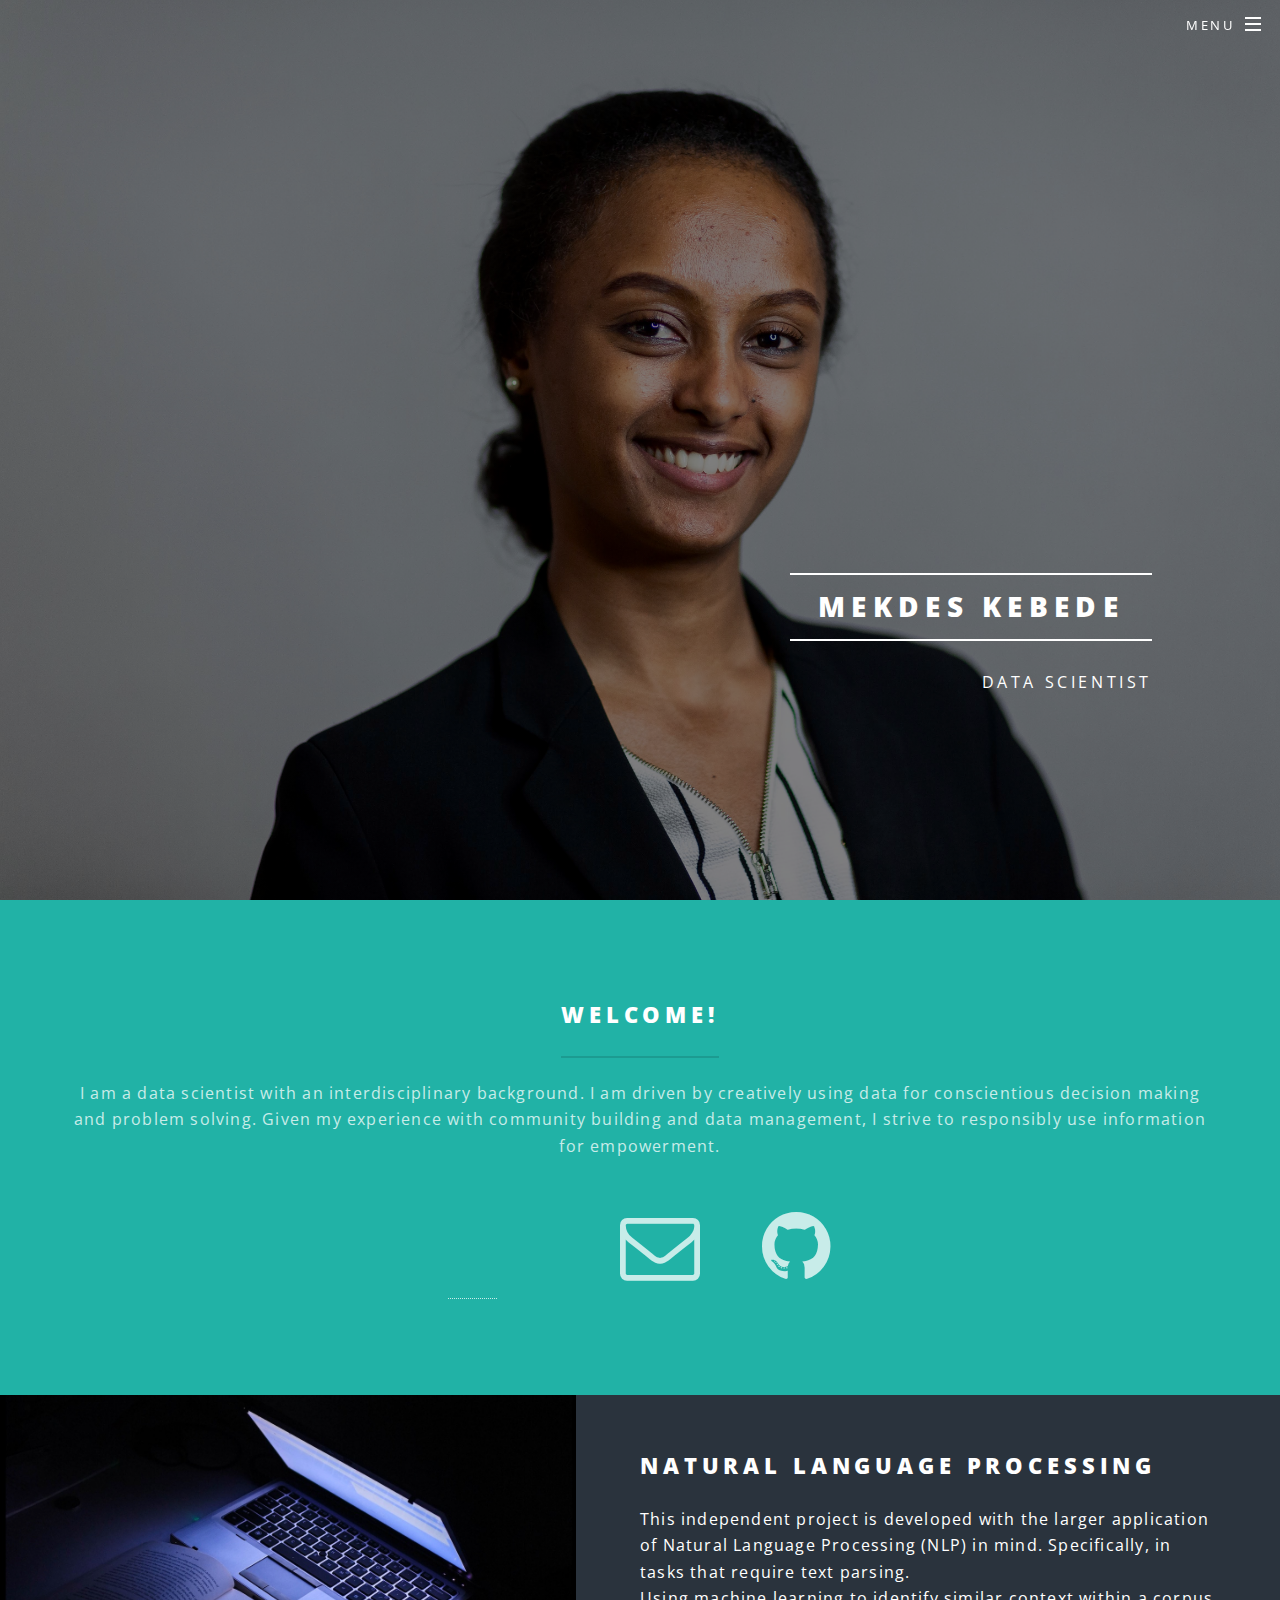
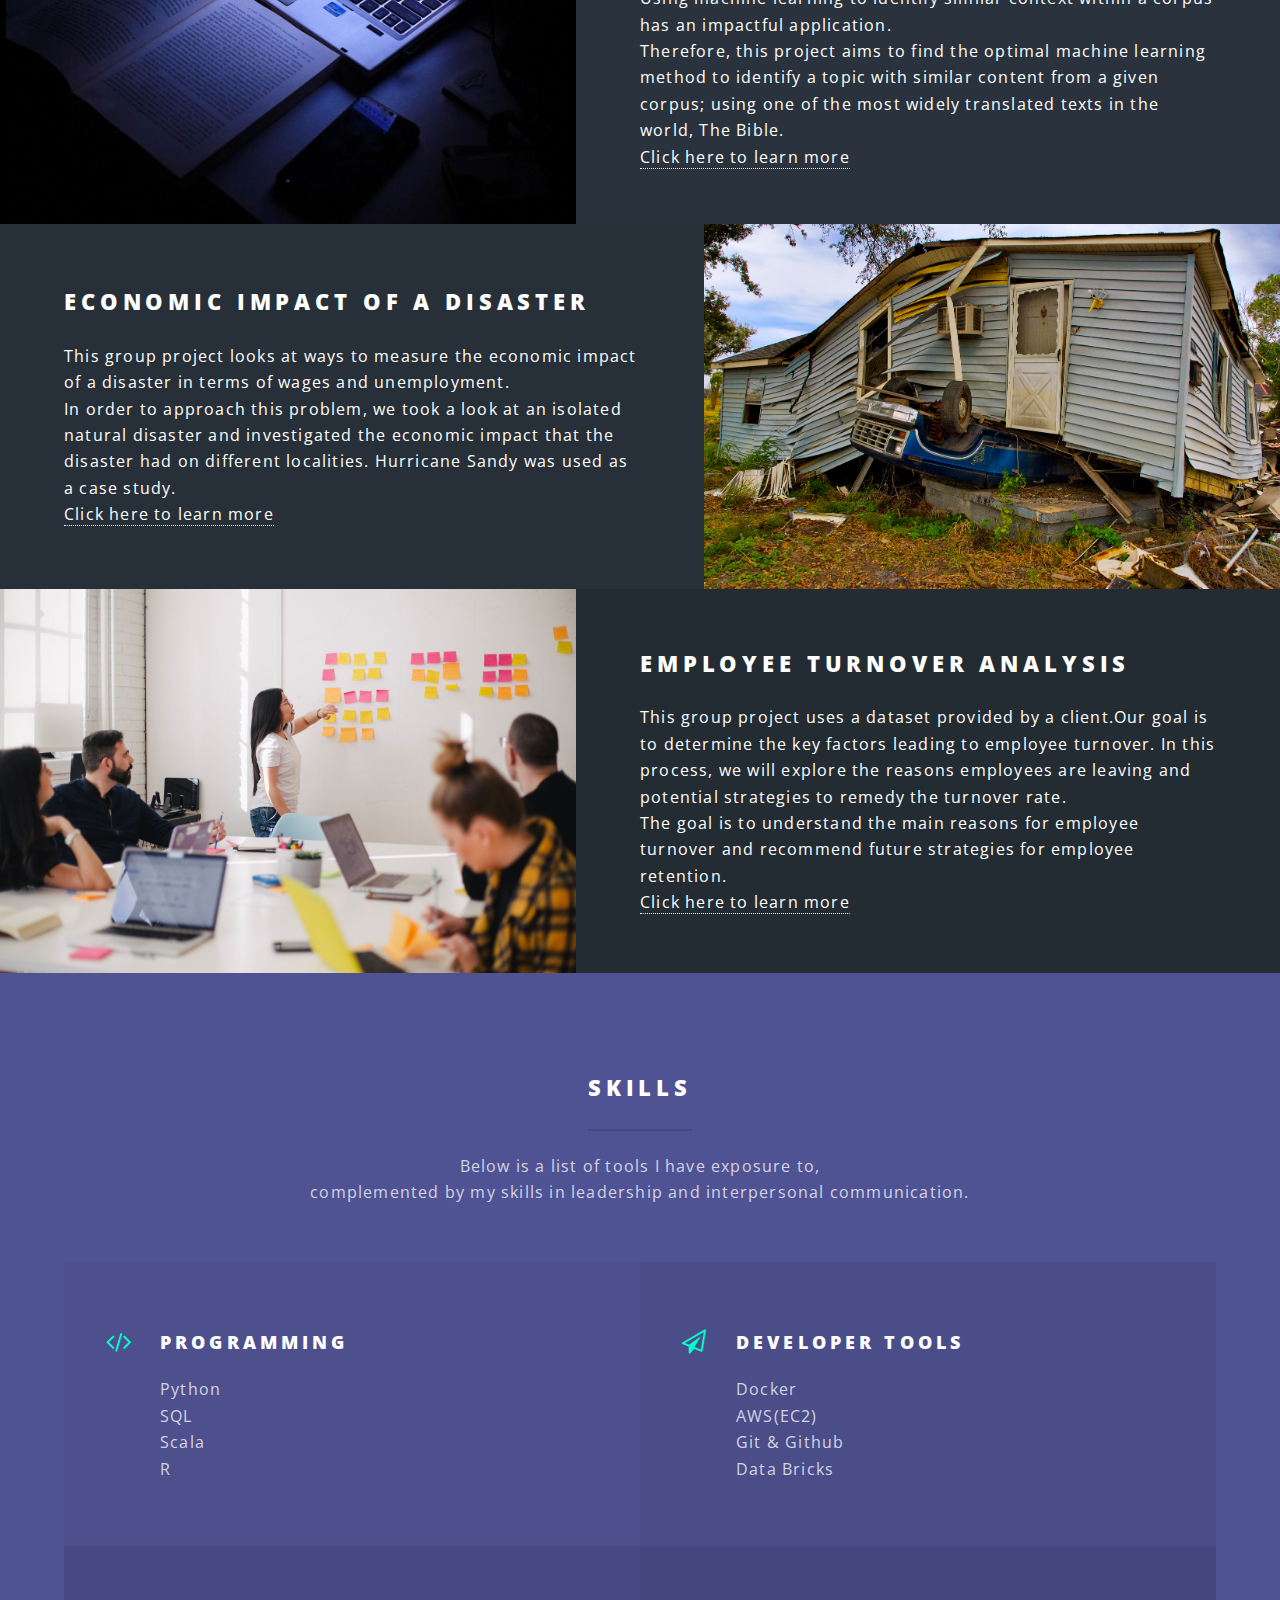
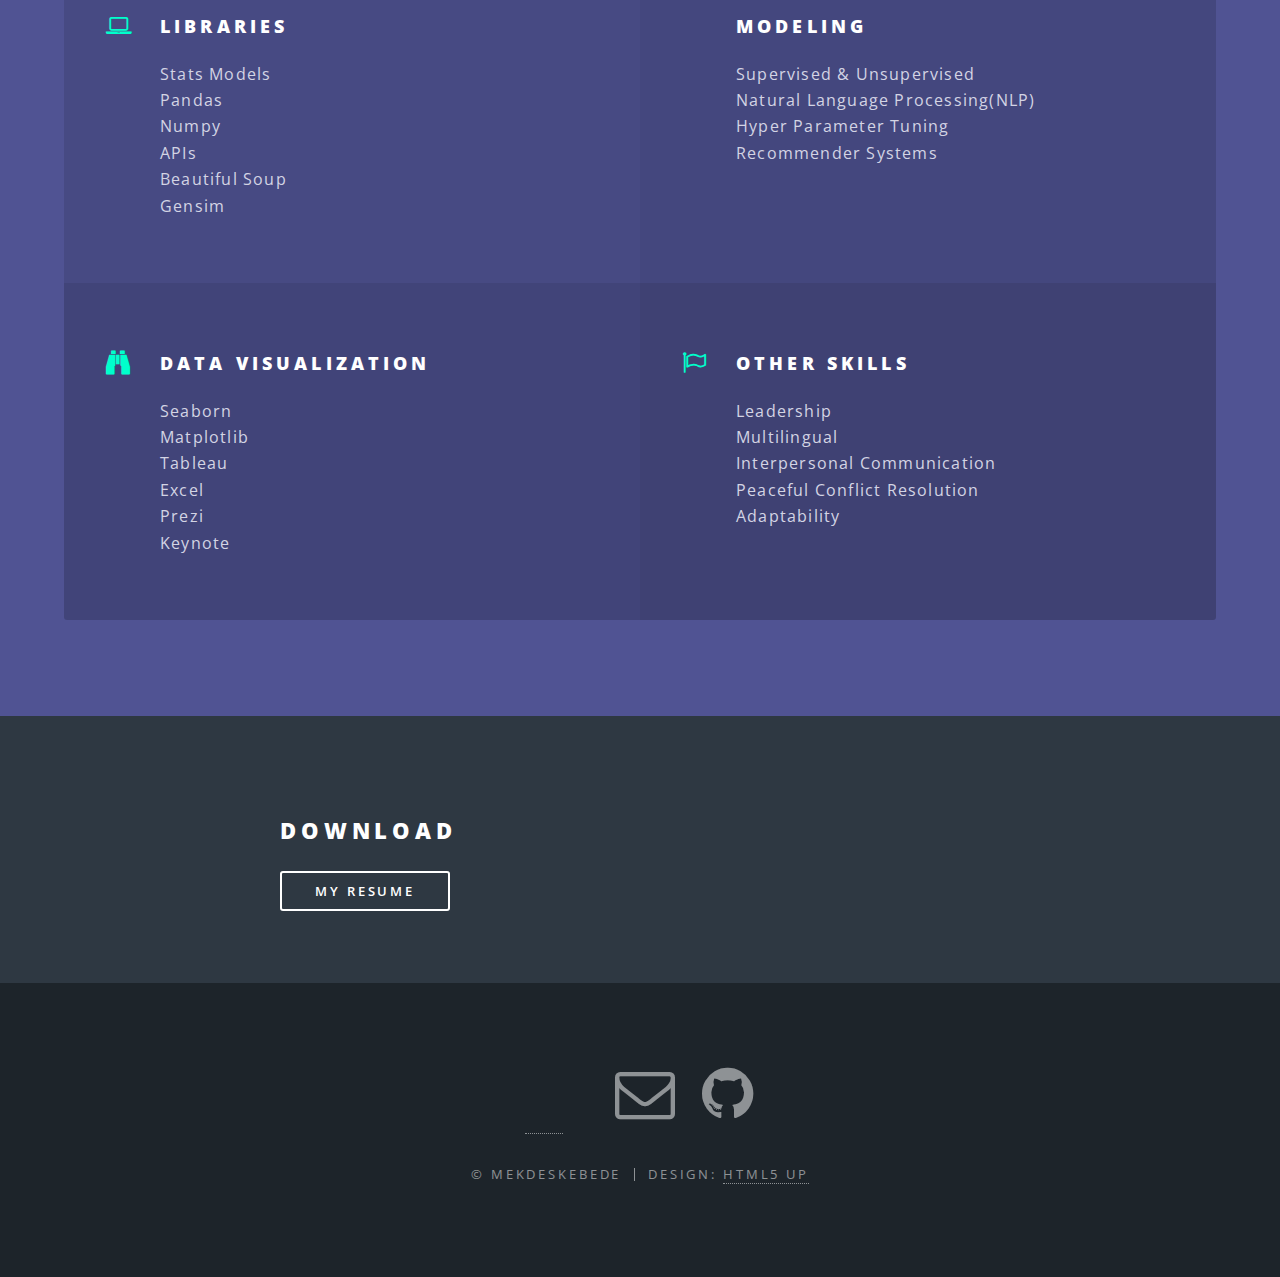
==== commit 9a486a1d: "added economic disaster repo link" ====
--- a/index.html
+++ b/index.html
@@ -89,13 +89,13 @@
 							<div class="image"><img src="images/newnlp.jpg" alt="" /></div><div class="content">
 								<h2>Natural Language Processing</h2>
 								<p>This independent project is developed with the larger application of Natural Language Processing (NLP) in mind. Specifically, in tasks that require text parsing.<br /> Using machine learning to identify similar context within a corpus has an impactful application.<br /> Therefore, this project aims to find the optimal machine learning method to identify a topic with similar content from a given corpus; using one of the most widely translated texts in the world, The Bible.<br /> <a target="_blank" href="https://github.com/MekdeSciD/Capstone">Click here to learn more</a></p>
-
 							</div>
 						</section>
 						<section class="spotlight">
 							<div class="image"><img src="images/hurricane.jpg" alt="" /></div><div class="content">
 								<h2>Economic Impact of a Disaster</h2>
-								<p>This group project looks at ways to measure the economic impact of a disaster in terms of wages and unemployment. <br /> In order to approach this problem, we took a look at an isolated natural disaster and investigated the economic impact that the disaster had on different localities. Hurricane Sandy was used as a case study.</p>
+								<p>This group project looks at ways to measure the economic impact of a disaster in terms of wages and unemployment. <br /> In order to approach this problem, we took a look at an isolated natural disaster and investigated the economic impact that the disaster had on different localities. Hurricane Sandy was used as a case study.<br /> <a target="_blank" href="https://github.com/MekdeSciD/economic_impact_of_disasters">Click here to learn more</a></p>
+								</p>
 							</div>
 						</section>
 						<section class="spotlight">
@@ -151,7 +151,7 @@
 							<header>
 								<h2>Download</h2>
 								<!-- <p>Click on My Resume<br />to find out more.</p> -->
-								<a target="_blank" href="./assets/Mekdes_Kebede_Resume.pdf" class="button">My Resume</a>
+								<a target="_blank" href="./assets/Mekdes_Kebede_Resume_DS.pdf" class="button">My Resume</a>
 							</header>
 
 							<!-- <ul class="actions stacked">
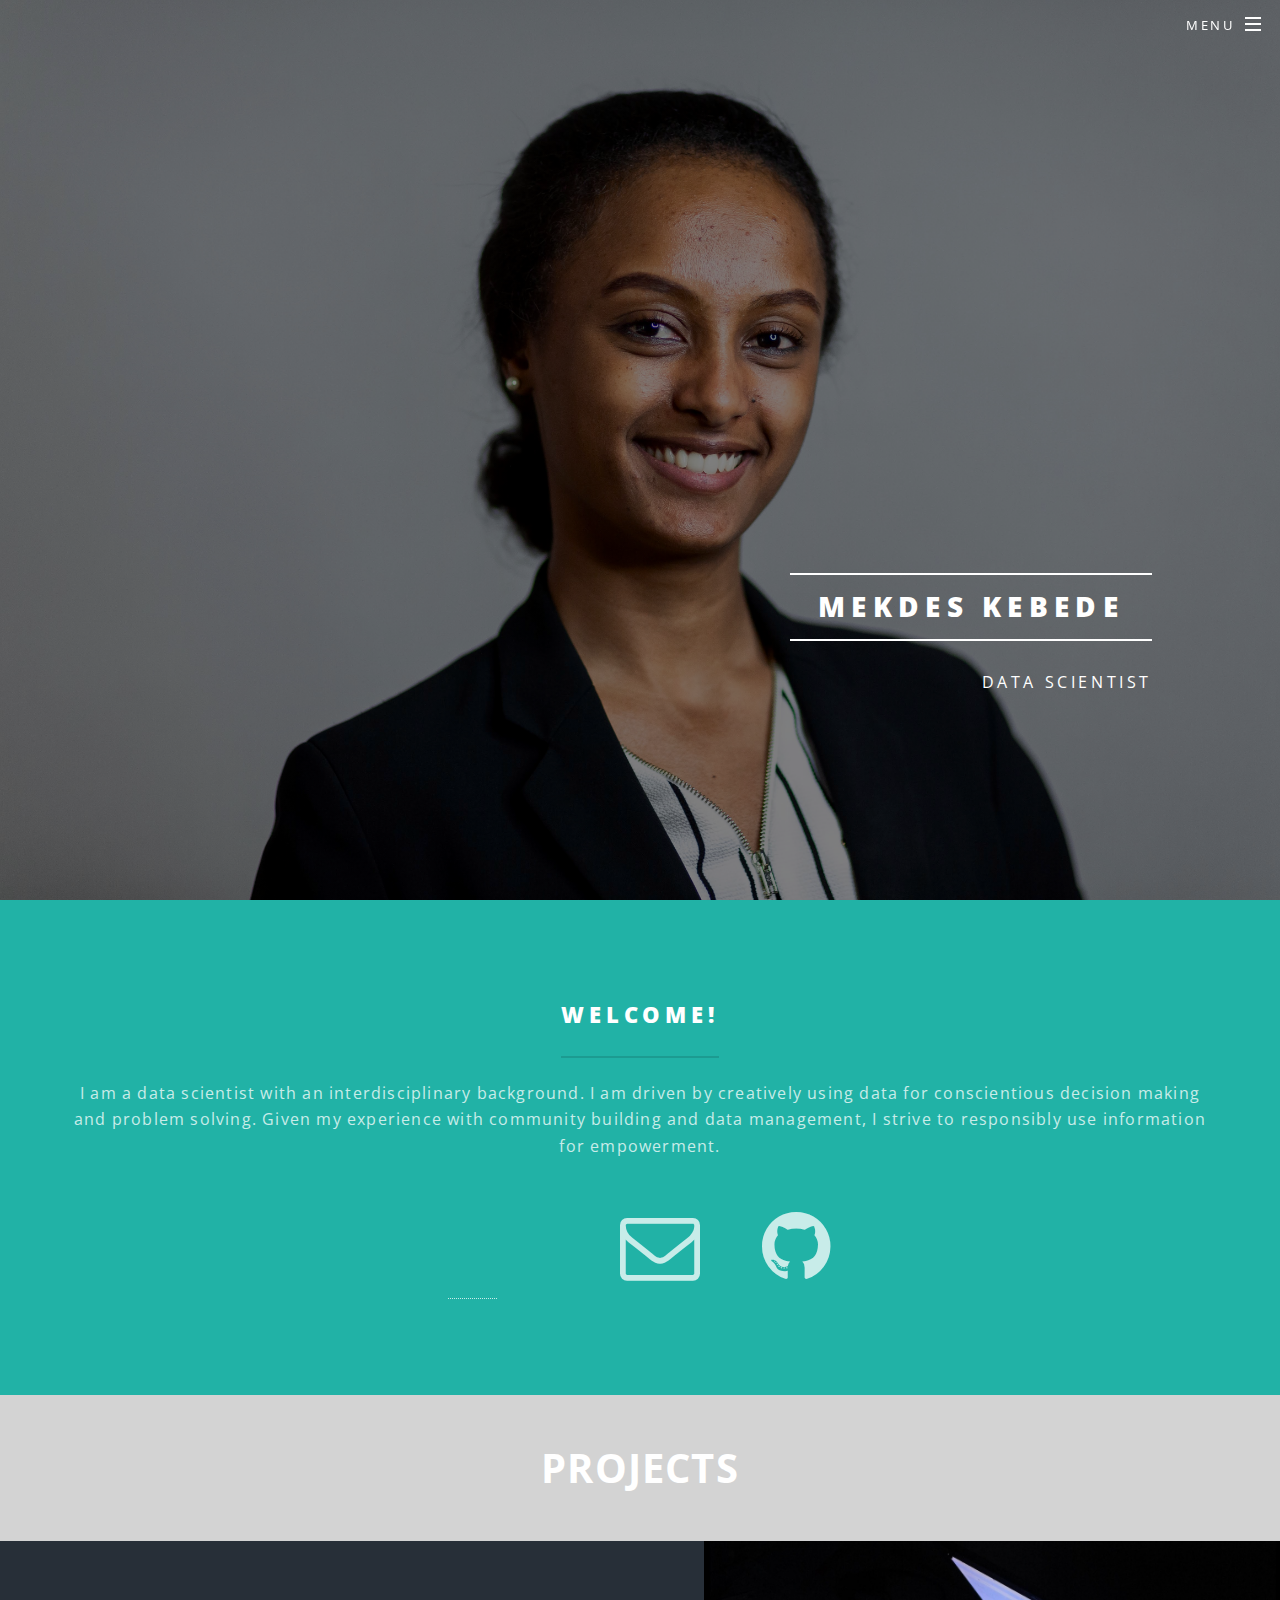
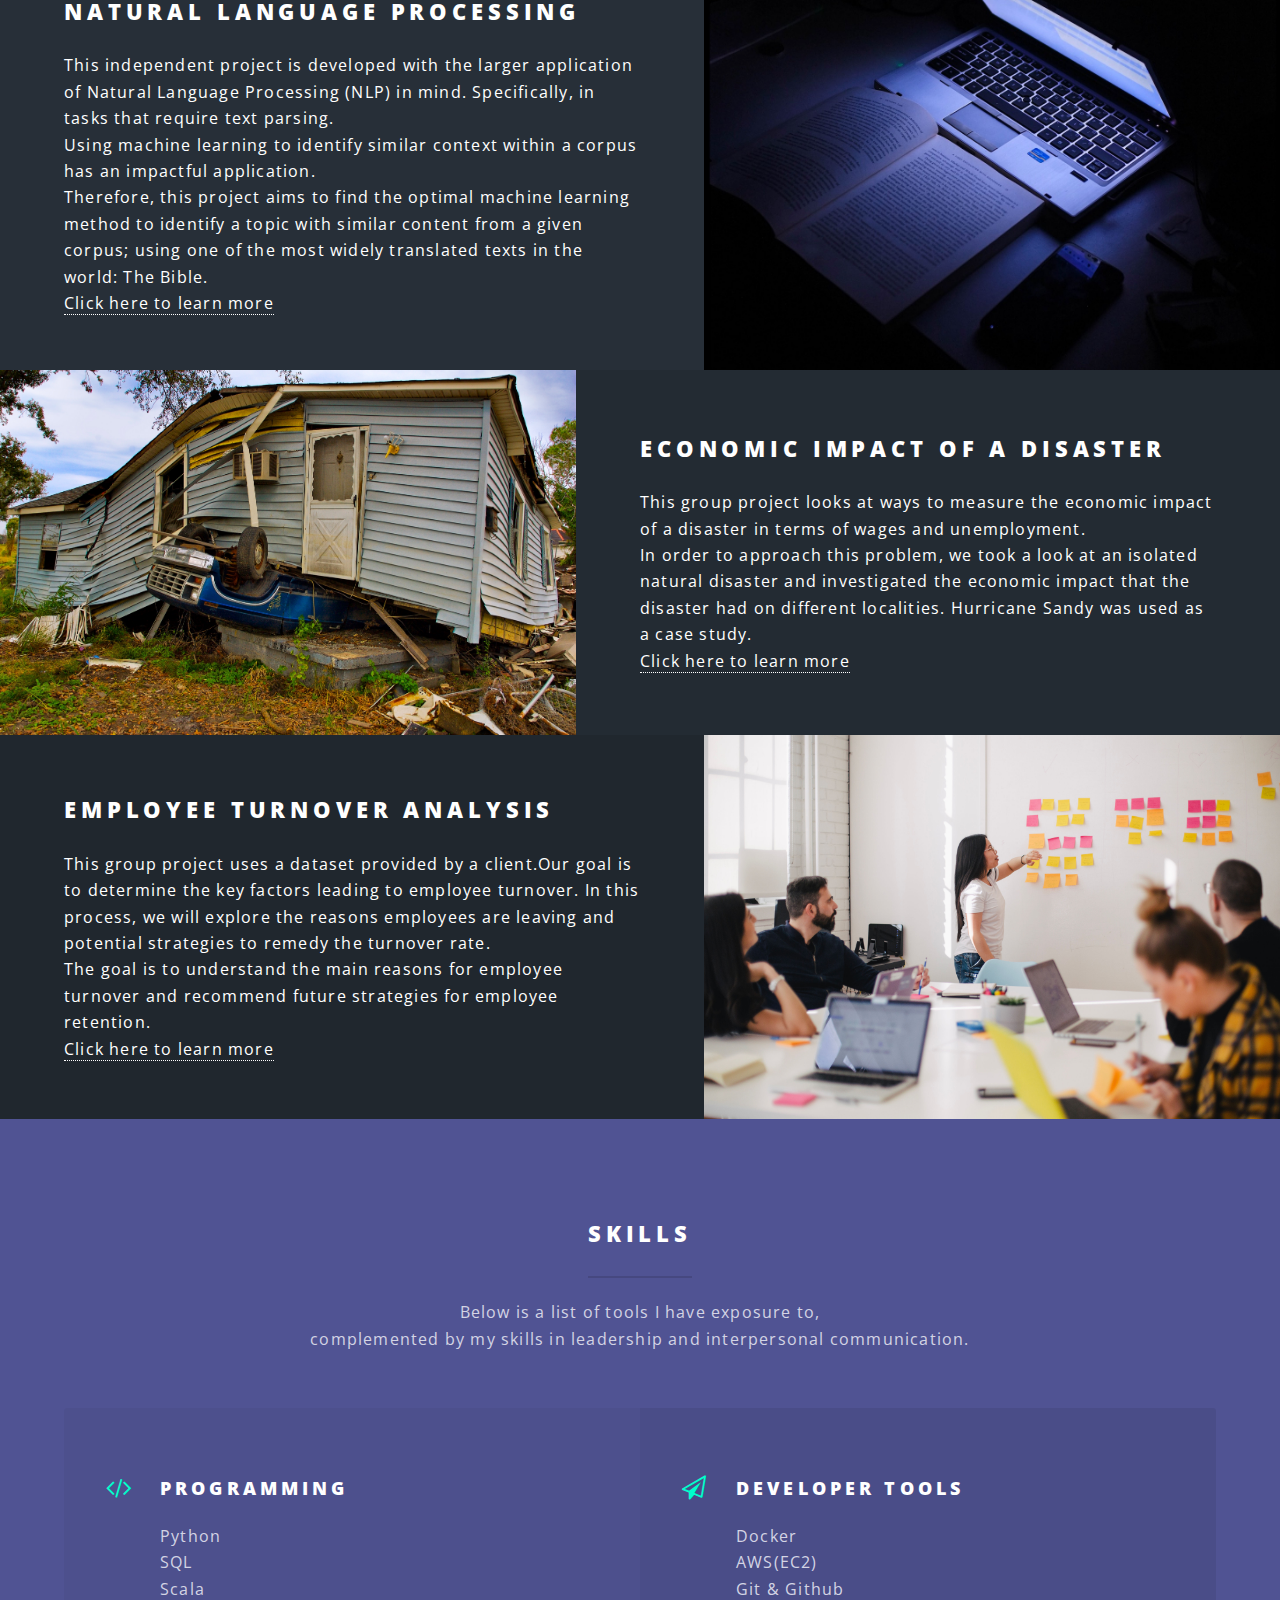
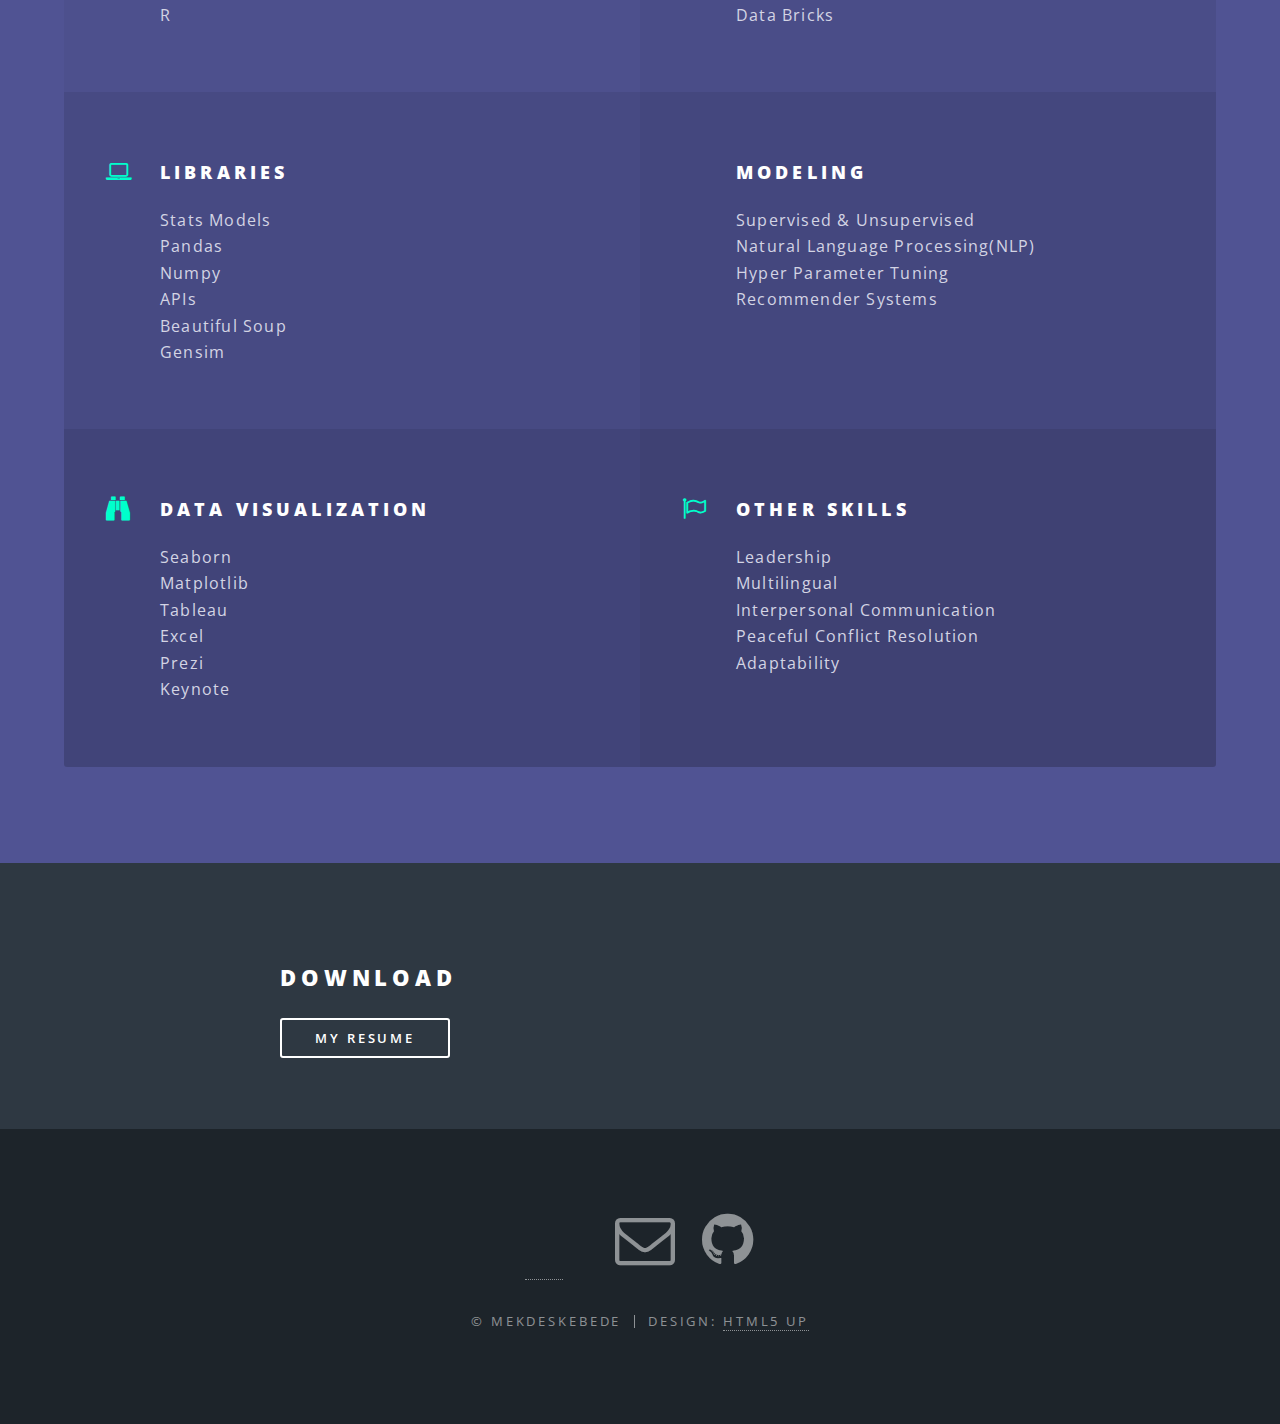
==== commit 3dfb3e73: "projects banner created" ====
--- a/index.html
+++ b/index.html
@@ -30,14 +30,10 @@
 											<li><a href="index.html">Home</a></li>
 											<!-- <li><a href="generic.html">Generic</a></li> -->
 											<!-- <li><a href="elements.html">Elements</a></li> -->
-											<li><a href="#welcome!"<span>About Me</span></a></li>
-												<div id="welcome!"></div>
-											<li><a href="#projects">Projects</a></li>
-											  <div id="projects"></div>
-											<li><a href="#skills">Skills</a></li>
-												<div id="skills"></div>
-											<li><a href="#resume">Resume</a></li>
-										  	<div id="resume"></div>
+											<li><a href="#one"<span>About Me</span></a></li>
+											<li><a href="#two">Projects</a></li>
+											<li><a href="#three">Skills</a></li>
+											<li><a href="#cta">Resume</a></li>
 										</ul>
 									</div>
 								</li>
@@ -85,10 +81,11 @@
 
 				<!-- Two -->
 					<section id="two" class="wrapper alt style2">
+						<div class="projectsdiv">Projects</div>
 						<section class="spotlight">
 							<div class="image"><img src="images/newnlp.jpg" alt="" /></div><div class="content">
 								<h2>Natural Language Processing</h2>
-								<p>This independent project is developed with the larger application of Natural Language Processing (NLP) in mind. Specifically, in tasks that require text parsing.<br /> Using machine learning to identify similar context within a corpus has an impactful application.<br /> Therefore, this project aims to find the optimal machine learning method to identify a topic with similar content from a given corpus; using one of the most widely translated texts in the world, The Bible.<br /> <a target="_blank" href="https://github.com/MekdeSciD/Capstone">Click here to learn more</a></p>
+								<p>This independent project is developed with the larger application of Natural Language Processing (NLP) in mind. Specifically, in tasks that require text parsing.<br /> Using machine learning to identify similar context within a corpus has an impactful application.<br /> Therefore, this project aims to find the optimal machine learning method to identify a topic with similar content from a given corpus; using one of the most widely translated texts in the world: The Bible.<br /> <a target="_blank" href="https://github.com/MekdeSciD/Capstone">Click here to learn more</a></p>
 							</div>
 						</section>
 						<section class="spotlight">
--- a/assets/css/main.css
+++ b/assets/css/main.css
@@ -71,6 +71,21 @@
 	-ms-appearance: none;
 	appearance: none;
 }
+
+
+
+.projectsdiv {
+	background-color: lightgrey; 
+	text-align: center;
+	font-size: 40px;
+	font-weight: bold;
+	text-align: center;
+	font-family: inherit;
+	padding: 1.5em;
+	text-transform: uppercase; 
+}
+
+
 
 /* Basic */
 
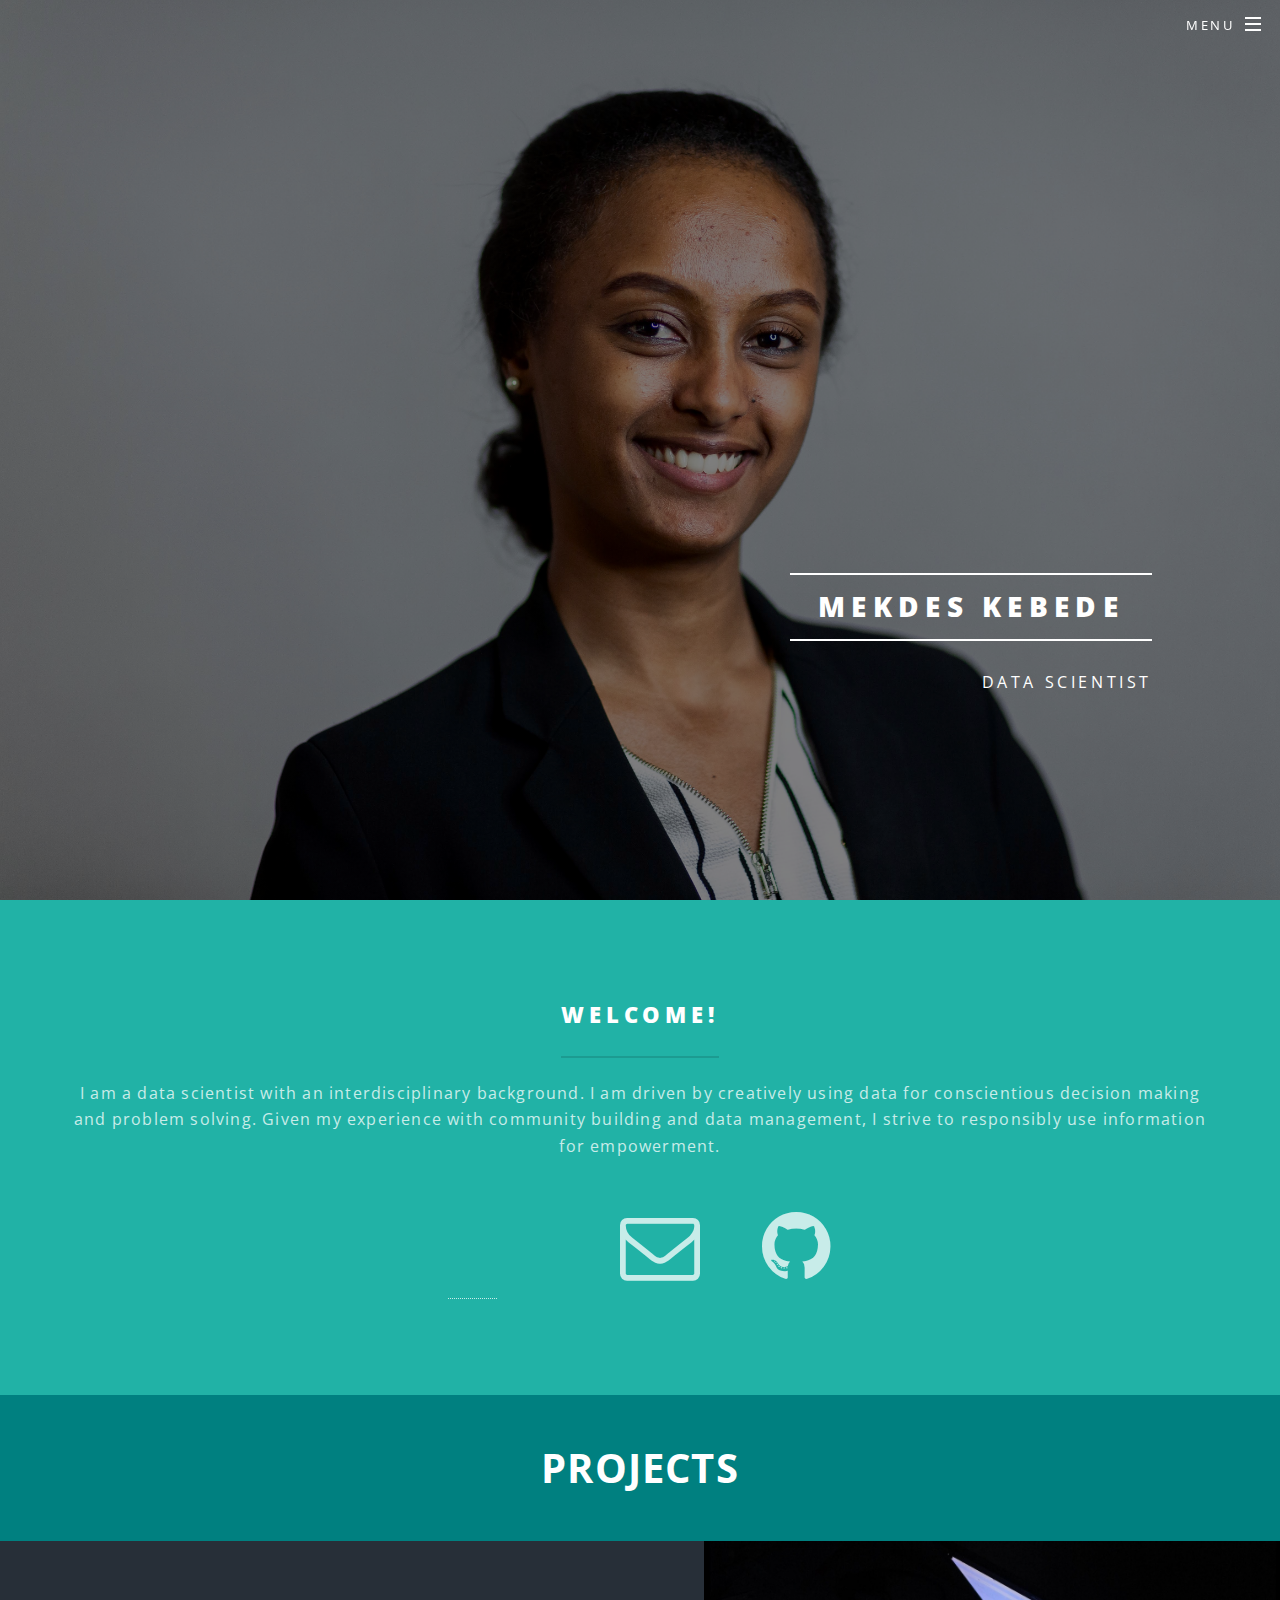
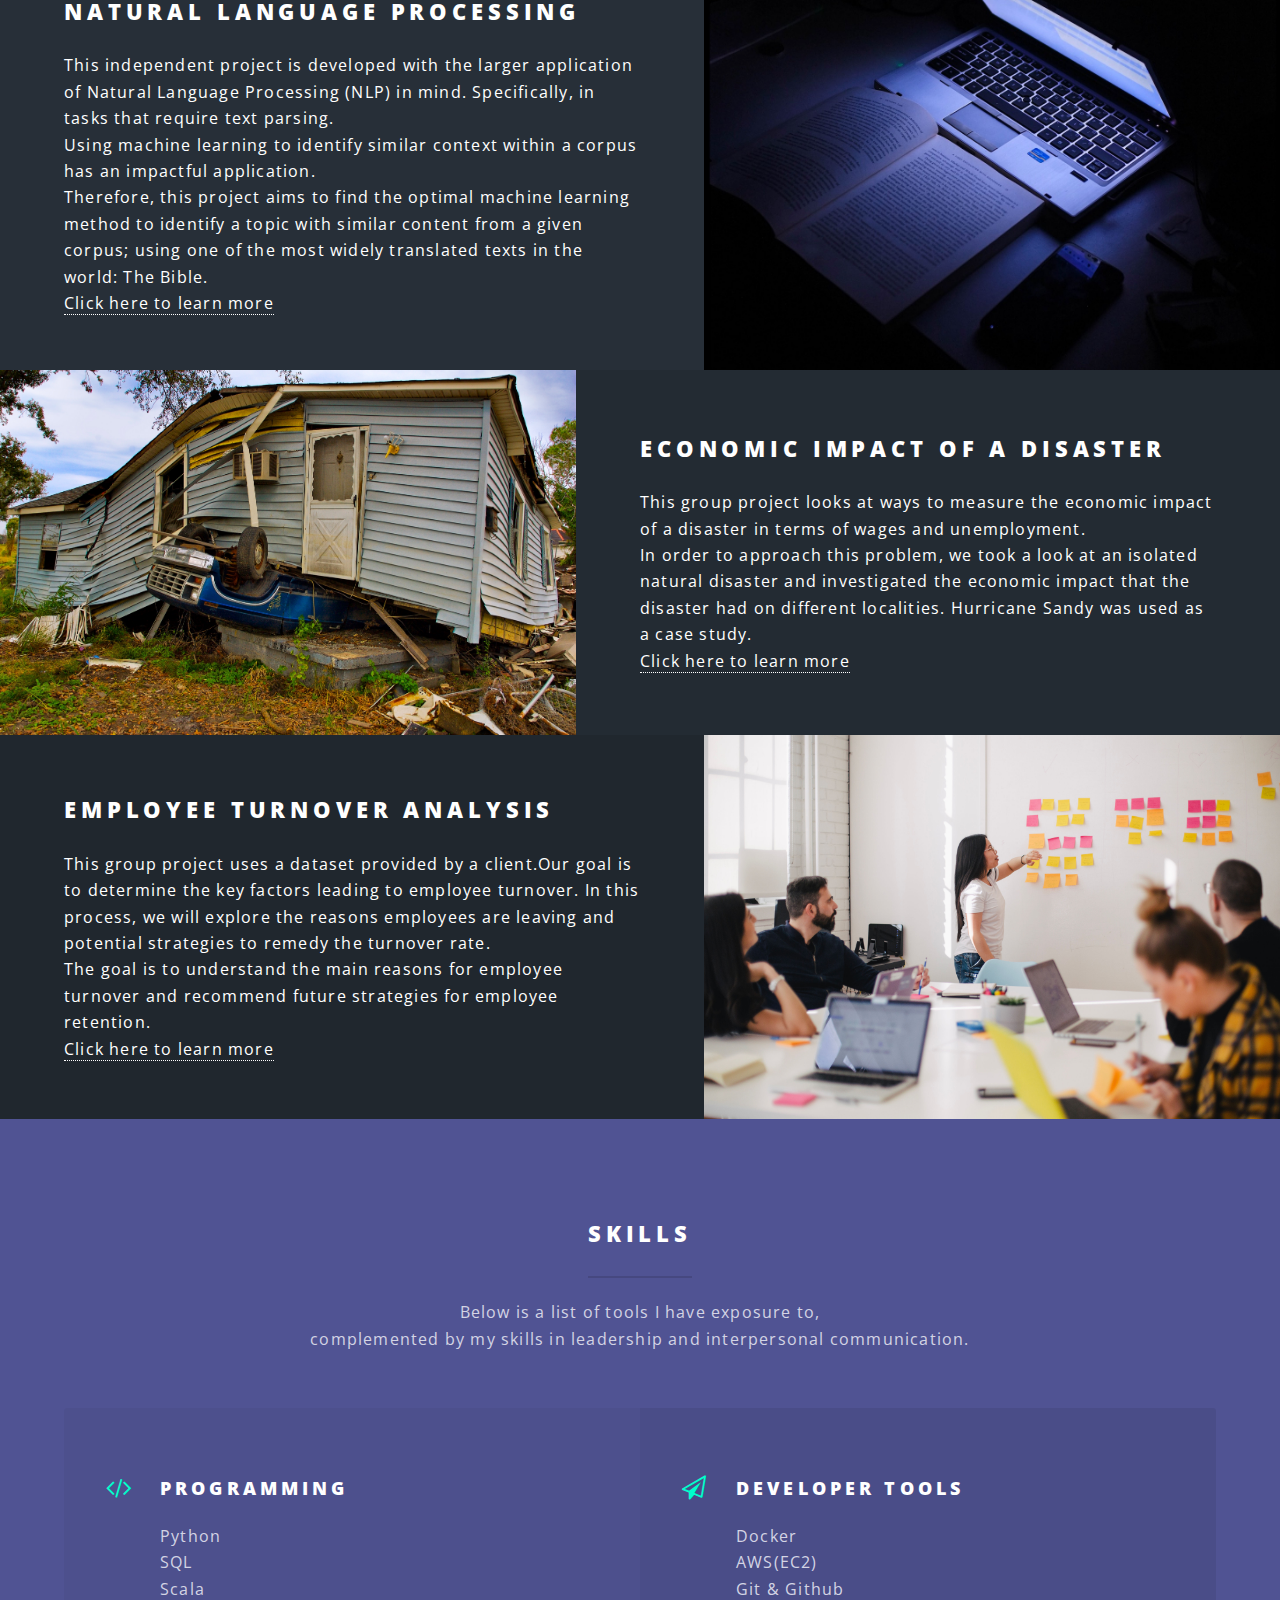
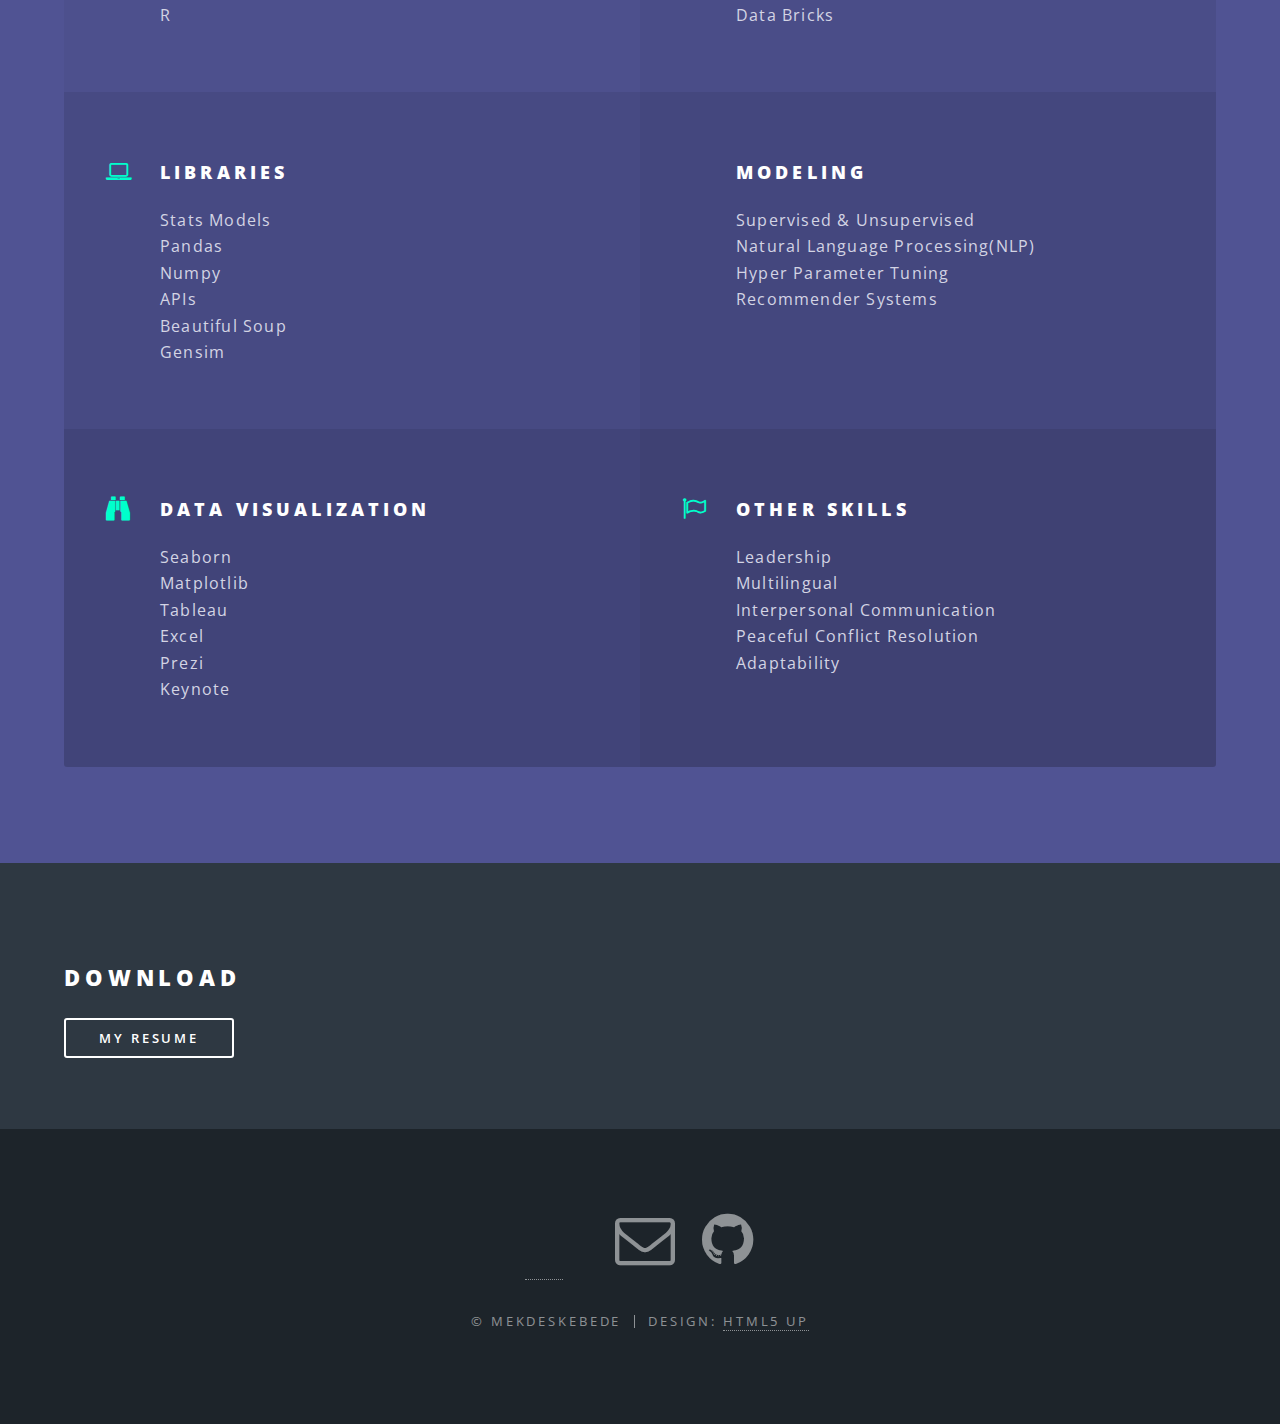
==== commit a67875a8: "renamed id objects to aboutme, projects, skills, and resume" ====
--- a/index.html
+++ b/index.html
@@ -30,10 +30,10 @@
 											<li><a href="index.html">Home</a></li>
 											<!-- <li><a href="generic.html">Generic</a></li> -->
 											<!-- <li><a href="elements.html">Elements</a></li> -->
-											<li><a href="#one"<span>About Me</span></a></li>
-											<li><a href="#two">Projects</a></li>
-											<li><a href="#three">Skills</a></li>
-											<li><a href="#cta">Resume</a></li>
+											<li><a href="#aboutme"<span>About Me</span></a></li>
+											<li><a href="#projects">Projects</a></li>
+											<li><a href="#skills">Skills</a></li>
+											<li><a href="#resume">Resume</a></li>
 										</ul>
 									</div>
 								</li>
@@ -58,7 +58,7 @@
 					</section>
 
 				<!-- One -->
-					<section id="one" class="wrapper style1 special">
+					<section id="aboutme" class="wrapper style1 special">
 						<div class="inner">
 							<header class="major">
 								<h2>Welcome!</h2>
@@ -80,7 +80,7 @@
 					</section>
 
 				<!-- Two -->
-					<section id="two" class="wrapper alt style2">
+					<section id="projects" class="wrapper alt style2">
 						<div class="projectsdiv">Projects</div>
 						<section class="spotlight">
 							<div class="image"><img src="images/newnlp.jpg" alt="" /></div><div class="content">
@@ -105,7 +105,7 @@
 					</section>
 
 				<!-- Three -->
-					<section id="three" class="wrapper style3 special">
+					<section id="skills" class="wrapper style3 special">
 						<div class="inner">
 							<header class="major">
 								<h2>Skills</h2>
@@ -143,7 +143,7 @@
 					</section>
 
 				<!-- CTA -->
-					<section id="cta" class="wrapper style4">
+					<section id="resume" class="wrapper style4">
 						<div class="inner">
 							<header>
 								<h2>Download</h2>
--- a/assets/css/main.css
+++ b/assets/css/main.css
@@ -75,7 +75,7 @@
 
 
 .projectsdiv {
-	background-color: lightgrey; 
+	background-color: Teal; 
 	text-align: center;
 	font-size: 40px;
 	font-weight: bold;
